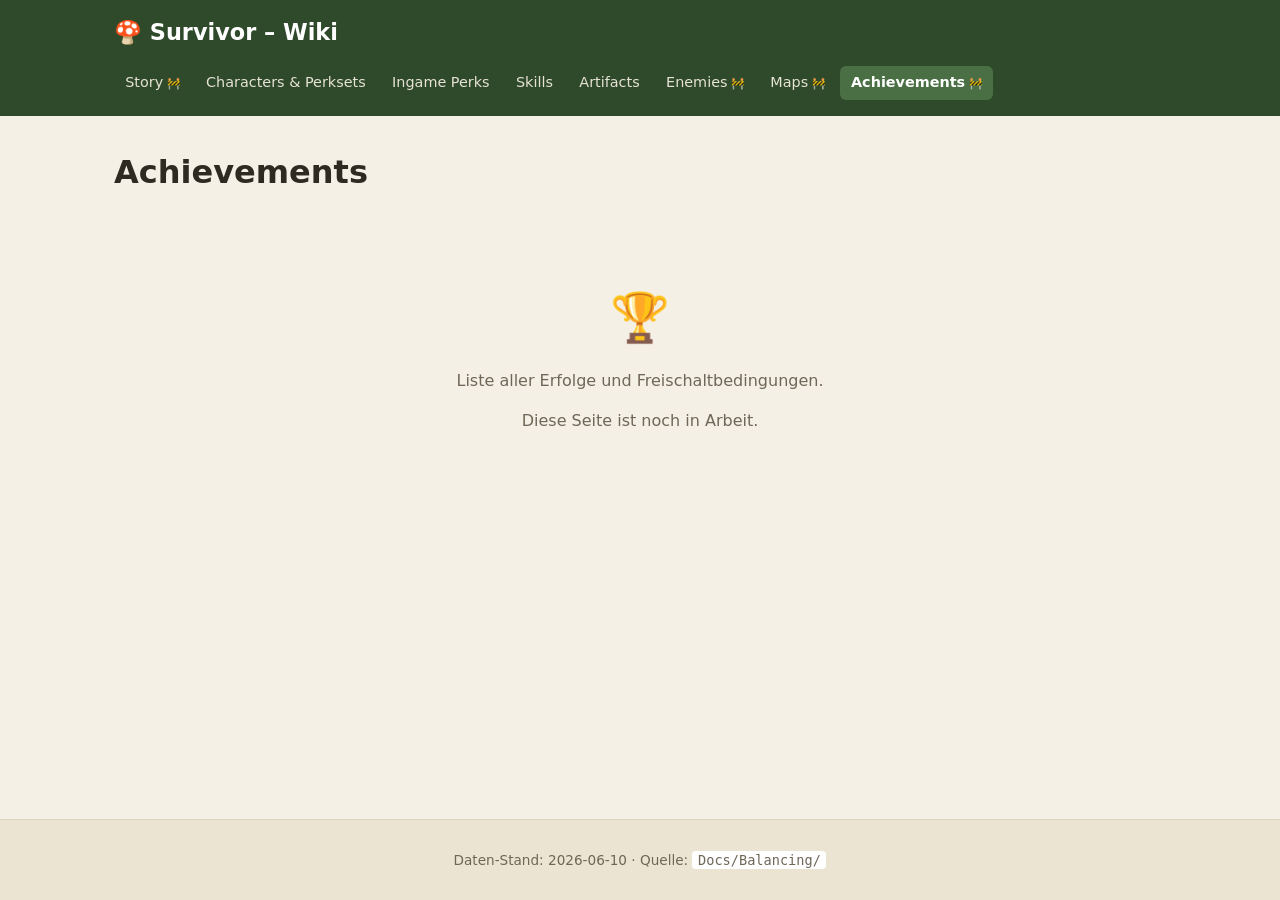
==== achievements.html @ 096a9f9f "Added first test wiki project" ====
<!DOCTYPE html>
<html lang="de">
<head>
  <meta charset="UTF-8" />
  <meta name="viewport" content="width=device-width, initial-scale=1.0" />
  <title>Achievements – Survivor Wiki</title>
  <link rel="stylesheet" href="css/style.css" />
</head>
<body data-page="achievements">
  <header class="site-header">
    <div class="header-inner">
      <a href="index.html" class="site-title">🍄 Survivor – Wiki</a>
      <nav class="main-nav">
        <a href="story.html" data-page="story" class="wip">Story</a>
        <a href="characters.html" data-page="characters">Characters &amp; Perksets</a>
        <a href="perks.html" data-page="perks">Ingame Perks</a>
        <a href="skills.html" data-page="skills">Skills</a>
        <a href="artifacts.html" data-page="artifacts">Artifacts</a>
        <a href="enemies.html" data-page="enemies" class="wip">Enemies</a>
        <a href="maps.html" data-page="maps" class="wip">Maps</a>
        <a href="achievements.html" data-page="achievements" class="wip">Achievements</a>
      </nav>
    </div>
  </header>

  <main>
    <h1>Achievements</h1>
    <div class="placeholder">
      <span class="icon">🏆</span>
      <p>Liste aller Erfolge und Freischaltbedingungen.</p>
      <p>Diese Seite ist noch in Arbeit.</p>
    </div>
  </main>

  <footer class="site-footer">
    <p>Daten-Stand: 2026-06-10 · Quelle: <code>Docs/Balancing/</code></p>
  </footer>

  <script src="js/main.js"></script>
</body>
</html>
---- css/style.css ----
:root {
  --color-bg: #f5f0e6;
  --color-bg-alt: #ece4d3;
  --color-surface: #ffffff;
  --color-text: #2e2a22;
  --color-text-muted: #6f6657;
  --color-primary: #4a6f44;
  --color-primary-dark: #2f4a2b;
  --color-accent: #8b5e34;
  --color-border: #ddd2bb;

  --rarity-common: #8a8a8a;
  --rarity-rare: #3b7fc4;
  --rarity-epic: #9b51c9;
  --rarity-legendary: #d9a13b;
}

* {
  box-sizing: border-box;
}

html,
body {
  height: 100%;
}

body {
  margin: 0;
  display: flex;
  flex-direction: column;
  min-height: 100vh;
  font-family: "Segoe UI", system-ui, -apple-system, Roboto, Helvetica, Arial, sans-serif;
  background: var(--color-bg);
  color: var(--color-text);
  line-height: 1.5;
}

/* ---------- Header / Navigation ---------- */

.site-header {
  background: var(--color-primary-dark);
  color: #f5f0e6;
}

.header-inner {
  max-width: 1100px;
  margin: 0 auto;
  padding: 1rem 1.5rem;
  display: flex;
  flex-wrap: wrap;
  align-items: center;
  justify-content: space-between;
  gap: 1rem;
}

.site-title {
  color: #fff;
  text-decoration: none;
  font-size: 1.4rem;
  font-weight: 700;
  display: flex;
  align-items: center;
  gap: 0.4rem;
}

.main-nav {
  display: flex;
  flex-wrap: wrap;
  gap: 0.25rem;
}

.main-nav a {
  color: #e6e2d6;
  text-decoration: none;
  padding: 0.4rem 0.7rem;
  border-radius: 6px;
  font-size: 0.9rem;
  white-space: nowrap;
}

.main-nav a:hover {
  background: rgba(255, 255, 255, 0.1);
  color: #fff;
}

.main-nav a.active {
  background: var(--color-primary);
  color: #fff;
  font-weight: 600;
}

.main-nav a.wip::after {
  content: " 🚧";
  font-size: 0.75em;
}

/* ---------- Layout ---------- */

main {
  flex: 1;
  width: 100%;
  max-width: 1100px;
  margin: 0 auto;
  padding: 2rem 1.5rem 3rem;
}

main > h1:first-child {
  margin-top: 0;
}

.intro {
  color: var(--color-text-muted);
  max-width: 70ch;
}

.section {
  margin: 2.5rem 0;
}

.section h2 {
  border-bottom: 2px solid var(--color-border);
  padding-bottom: 0.3rem;
}

.site-footer {
  background: var(--color-bg-alt);
  color: var(--color-text-muted);
  text-align: center;
  padding: 1rem;
  font-size: 0.85rem;
  border-top: 1px solid var(--color-border);
}

.site-footer code {
  background: var(--color-surface);
  padding: 0.05rem 0.35rem;
  border-radius: 4px;
}

/* ---------- Category grid (Startseite) ---------- */

.category-grid {
  display: grid;
  grid-template-columns: repeat(auto-fill, minmax(230px, 1fr));
  gap: 1.25rem;
}

.category-card {
  display: flex;
  flex-direction: column;
  gap: 0.5rem;
  background: var(--color-surface);
  border: 1px solid var(--color-border);
  border-radius: 10px;
  padding: 1.25rem;
  text-decoration: none;
  color: inherit;
  box-shadow: 0 1px 3px rgba(0, 0, 0, 0.06);
  transition: transform 0.12s ease, box-shadow 0.12s ease;
}

.category-card:hover {
  transform: translateY(-3px);
  box-shadow: 0 4px 10px rgba(0, 0, 0, 0.1);
}

.category-card .icon {
  font-size: 2rem;
}

.category-card h2 {
  margin: 0;
  font-size: 1.15rem;
  color: var(--color-primary-dark);
}

.category-card p {
  margin: 0;
  color: var(--color-text-muted);
  font-size: 0.92rem;
}

.category-card.wip {
  border-style: dashed;
  opacity: 0.7;
}

.category-card .status {
  align-self: flex-start;
  font-size: 0.75rem;
  text-transform: uppercase;
  letter-spacing: 0.04em;
  font-weight: 600;
  color: var(--color-accent);
}

/* ---------- Tables ---------- */

.table-wrap {
  overflow-x: auto;
  border-radius: 8px;
  border: 1px solid var(--color-border);
}

.data-table {
  width: 100%;
  border-collapse: collapse;
  background: var(--color-surface);
  font-size: 0.92rem;
}

.data-table caption {
  text-align: left;
  font-weight: 600;
  padding: 0.5rem 0.75rem;
  background: var(--color-bg-alt);
  color: var(--color-primary-dark);
}

.data-table th,
.data-table td {
  padding: 0.5rem 0.75rem;
  border-bottom: 1px solid var(--color-border);
  text-align: left;
  vertical-align: top;
}

.data-table thead th {
  background: var(--color-primary);
  color: #fff;
  position: sticky;
  top: 0;
}

.data-table tbody tr:nth-child(even) {
  background: var(--color-bg-alt);
}

.data-table tbody tr:hover {
  background: #efe6d2;
}

.tech-name {
  font-size: 0.78rem;
  color: var(--color-text-muted);
  font-family: Consolas, "Courier New", monospace;
}

.perk-list {
  margin: 0;
  padding-left: 1.1rem;
}

.perk-list li {
  margin-bottom: 0.3rem;
}

.perk-list li:last-child {
  margin-bottom: 0;
}

/* ---------- Search / filter ---------- */

.table-search {
  display: block;
  width: 100%;
  max-width: 320px;
  padding: 0.45rem 0.7rem;
  margin-bottom: 0.75rem;
  border: 1px solid var(--color-border);
  border-radius: 6px;
  font-size: 0.95rem;
  background: var(--color-surface);
  color: var(--color-text);
}

.table-search:focus {
  outline: 2px solid var(--color-primary);
  outline-offset: 1px;
}

/* ---------- Badges ---------- */

.badge {
  display: inline-block;
  padding: 0.1rem 0.6rem;
  border-radius: 999px;
  font-size: 0.72rem;
  font-weight: 700;
  text-transform: uppercase;
  letter-spacing: 0.03em;
  color: #fff;
}

.badge-common {
  background: var(--rarity-common);
}

.badge-rare {
  background: var(--rarity-rare);
}

.badge-epic {
  background: var(--rarity-epic);
}

.badge-legendary {
  background: var(--rarity-legendary);
}

.badge-unique {
  background: var(--color-accent);
}

/* ---------- Callouts ---------- */

.callout {
  background: var(--color-surface);
  border-left: 4px solid var(--color-primary);
  border-radius: 0 6px 6px 0;
  padding: 0.6rem 0.9rem;
  margin: 0.6rem 0;
  font-size: 0.9rem;
}

.callout-warning {
  border-left-color: var(--rarity-legendary);
  background: #fdf6e8;
}

.callout strong {
  color: var(--color-primary-dark);
}

.callout-warning strong {
  color: #8a6212;
}

.artifact-grid {
  display: grid;
  grid-template-columns: repeat(auto-fill, minmax(320px, 1fr));
  gap: 1.25rem;
  align-items: start;
}

/* ---------- Character / Artifact cards ---------- */

.char-block,
.skill-block,
.artifact-card {
  background: var(--color-surface);
  border: 1px solid var(--color-border);
  border-radius: 10px;
  padding: 1.25rem;
  margin-bottom: 1.5rem;
}

.char-block h2,
.skill-block h2 {
  margin-top: 0;
  display: flex;
  align-items: center;
  gap: 0.6rem;
}

.artifact-card h3 {
  margin: 0 0 0.4rem;
  display: flex;
  align-items: center;
  gap: 0.5rem;
  flex-wrap: wrap;
}

.artifact-card ul {
  margin: 0.4rem 0;
  padding-left: 1.3rem;
}

/* ---------- Placeholder pages ---------- */

.placeholder {
  text-align: center;
  padding: 4rem 1rem;
  color: var(--color-text-muted);
}

.placeholder .icon {
  font-size: 3rem;
  display: block;
  margin-bottom: 1rem;
}

/* ---------- Game-Element-Icons ---------- */

.icon-img {
  display: inline-block;
  vertical-align: middle;
  object-fit: contain;
  flex-shrink: 0;
  background: var(--color-bg-alt);
  border-radius: 6px;
}

.icon-sm {
  width: 32px;
  height: 32px;
}

.icon-md {
  width: 64px;
  height: 64px;
}

.icon-portrait {
  width: 128px;
  height: 128px;
  object-fit: cover;
}

.icon-unique {
  box-shadow: 0 0 0 2px var(--rarity-legendary);
}

.perk-list .icon-img {
  margin-right: 0.4rem;
}
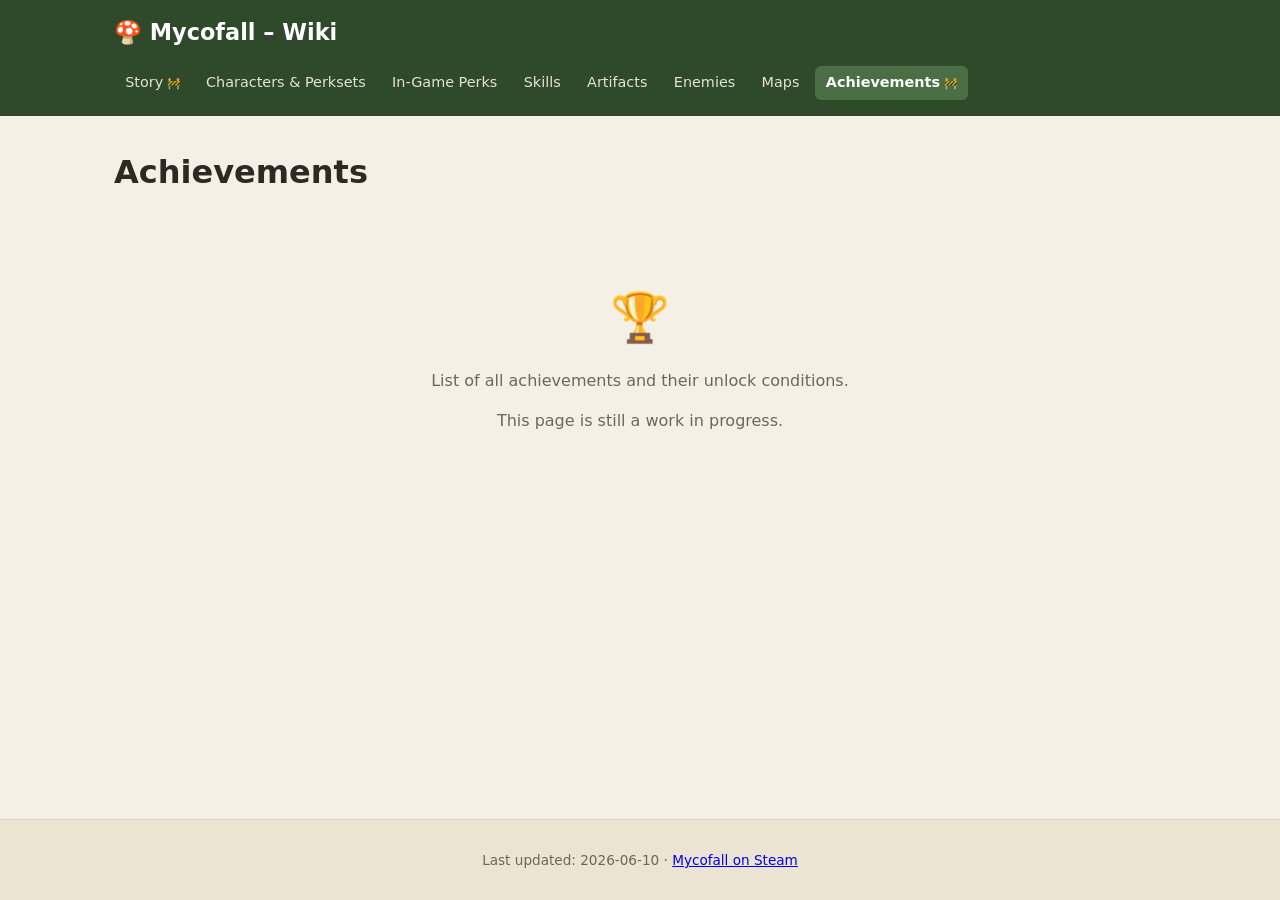
==== commit a3e95784: "Updated docs Translated to english Added enemies Added maps" ====
--- a/achievements.html
+++ b/achievements.html
@@ -1,41 +1,24 @@
 <!DOCTYPE html>
-<html lang="de">
+<html lang="en">
 <head>
   <meta charset="UTF-8" />
   <meta name="viewport" content="width=device-width, initial-scale=1.0" />
-  <title>Achievements – Survivor Wiki</title>
+  <title>Achievements – Mycofall Wiki</title>
   <link rel="stylesheet" href="css/style.css" />
+  <script src="js/main.js"></script>
 </head>
 <body data-page="achievements">
-  <header class="site-header">
-    <div class="header-inner">
-      <a href="index.html" class="site-title">🍄 Survivor – Wiki</a>
-      <nav class="main-nav">
-        <a href="story.html" data-page="story" class="wip">Story</a>
-        <a href="characters.html" data-page="characters">Characters &amp; Perksets</a>
-        <a href="perks.html" data-page="perks">Ingame Perks</a>
-        <a href="skills.html" data-page="skills">Skills</a>
-        <a href="artifacts.html" data-page="artifacts">Artifacts</a>
-        <a href="enemies.html" data-page="enemies" class="wip">Enemies</a>
-        <a href="maps.html" data-page="maps" class="wip">Maps</a>
-        <a href="achievements.html" data-page="achievements" class="wip">Achievements</a>
-      </nav>
-    </div>
-  </header>
+  <site-header class="site-header"></site-header>
 
   <main>
     <h1>Achievements</h1>
     <div class="placeholder">
       <span class="icon">🏆</span>
-      <p>Liste aller Erfolge und Freischaltbedingungen.</p>
-      <p>Diese Seite ist noch in Arbeit.</p>
+      <p>List of all achievements and their unlock conditions.</p>
+      <p>This page is still a work in progress.</p>
     </div>
   </main>
 
-  <footer class="site-footer">
-    <p>Daten-Stand: 2026-06-10 · Quelle: <code>Docs/Balancing/</code></p>
-  </footer>
-
-  <script src="js/main.js"></script>
+  <site-footer class="site-footer"></site-footer>
 </body>
 </html>
--- a/css/style.css
+++ b/css/style.css
@@ -38,6 +38,7 @@
 /* ---------- Header / Navigation ---------- */
 
 .site-header {
+  display: block;
   background: var(--color-primary-dark);
   color: #f5f0e6;
 }
@@ -123,6 +124,7 @@
 }
 
 .site-footer {
+  display: block;
   background: var(--color-bg-alt);
   color: var(--color-text-muted);
   text-align: center;
@@ -238,12 +240,6 @@
 
 .data-table tbody tr:hover {
   background: #efe6d2;
-}
-
-.tech-name {
-  font-size: 0.78rem;
-  color: var(--color-text-muted);
-  font-family: Consolas, "Courier New", monospace;
 }
 
 .perk-list {
@@ -363,6 +359,12 @@
   gap: 0.6rem;
 }
 
+.char-tagline {
+  margin: -0.3rem 0 1rem;
+  color: var(--color-text-muted);
+  font-style: italic;
+}
+
 .artifact-card h3 {
   margin: 0 0 0.4rem;
   display: flex;
@@ -374,6 +376,35 @@
 .artifact-card ul {
   margin: 0.4rem 0;
   padding-left: 1.3rem;
+}
+
+/* ---------- Maps ---------- */
+
+.map-block {
+  background: var(--color-surface);
+  border: 1px solid var(--color-border);
+  border-radius: 10px;
+  margin-bottom: 1.5rem;
+  overflow: hidden;
+}
+
+.map-overview {
+  display: block;
+  width: 50%;
+  aspect-ratio: 1 / 1;
+  object-fit: cover;
+  background: var(--color-bg-alt);
+}
+
+.map-body {
+  padding: 1.25rem;
+}
+
+.map-block h2 {
+  margin-top: 0;
+  display: flex;
+  align-items: center;
+  gap: 0.6rem;
 }
 
 /* ---------- Placeholder pages ---------- */
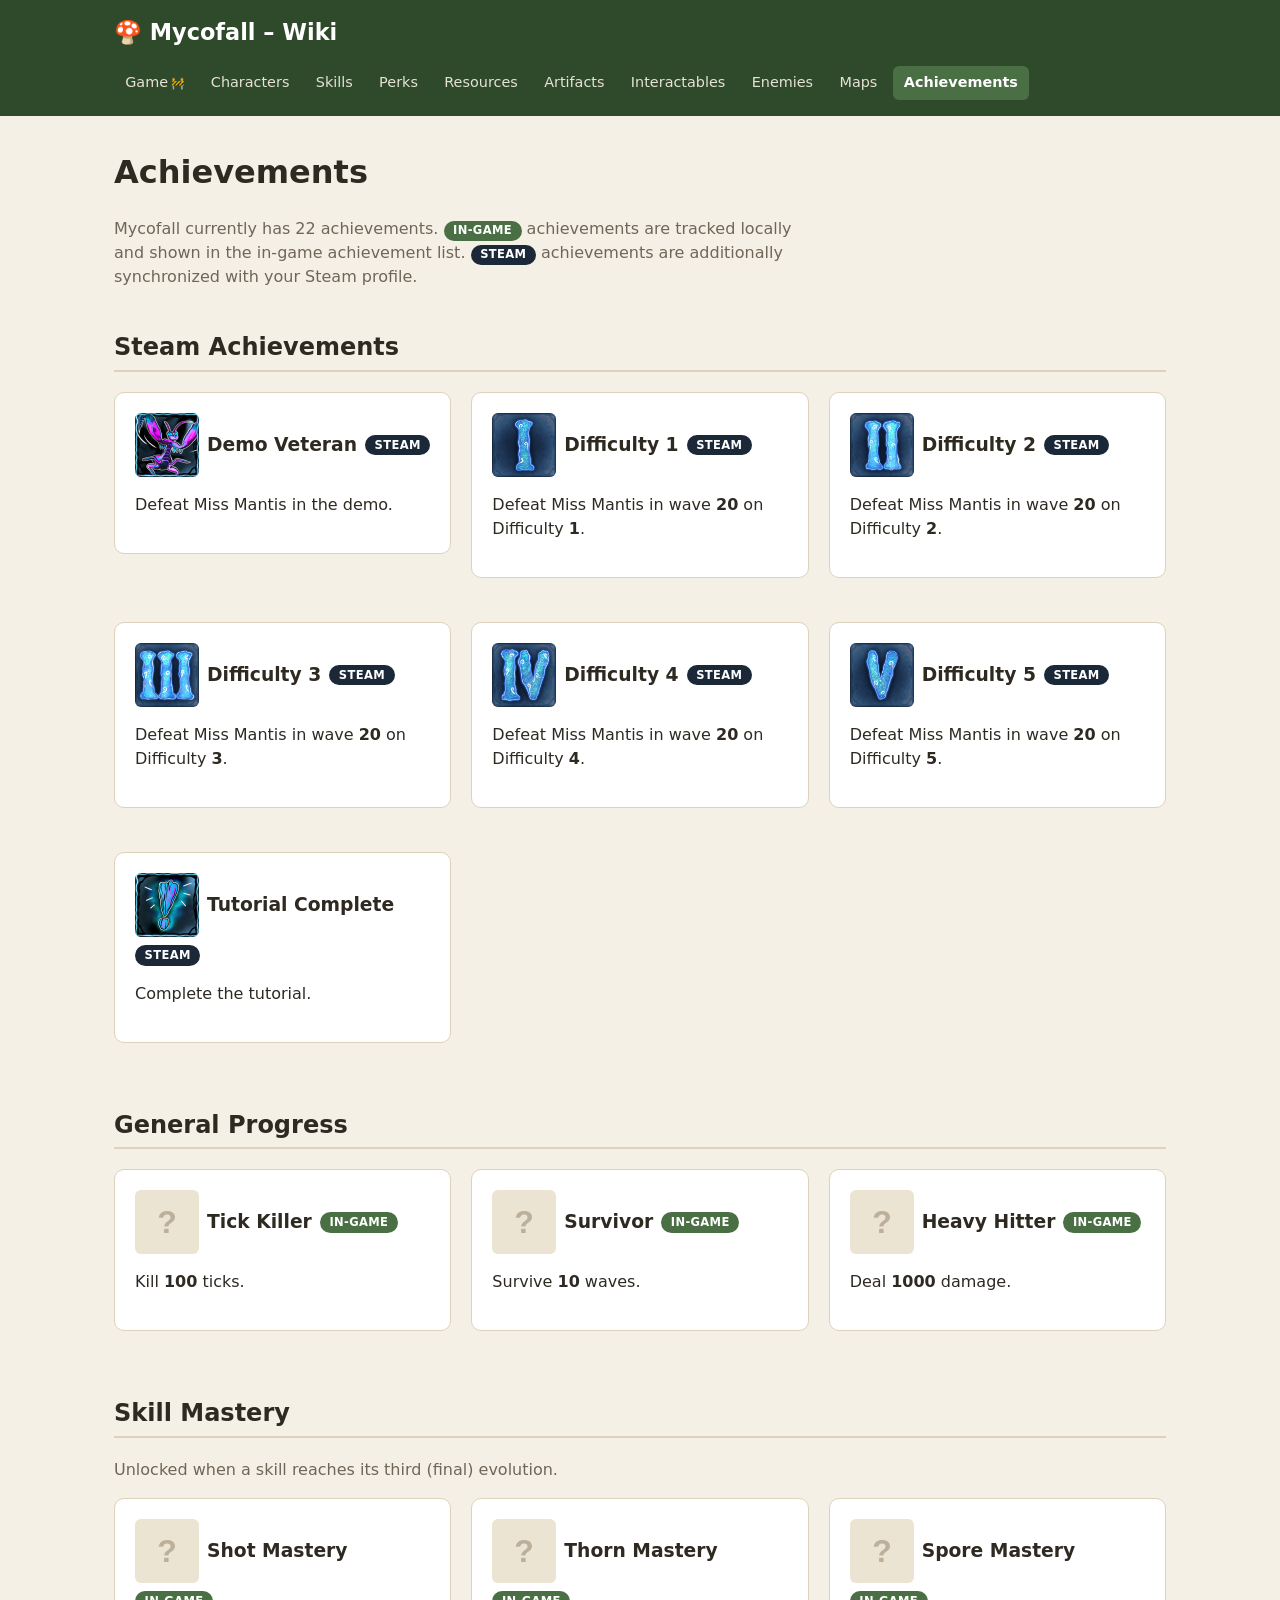
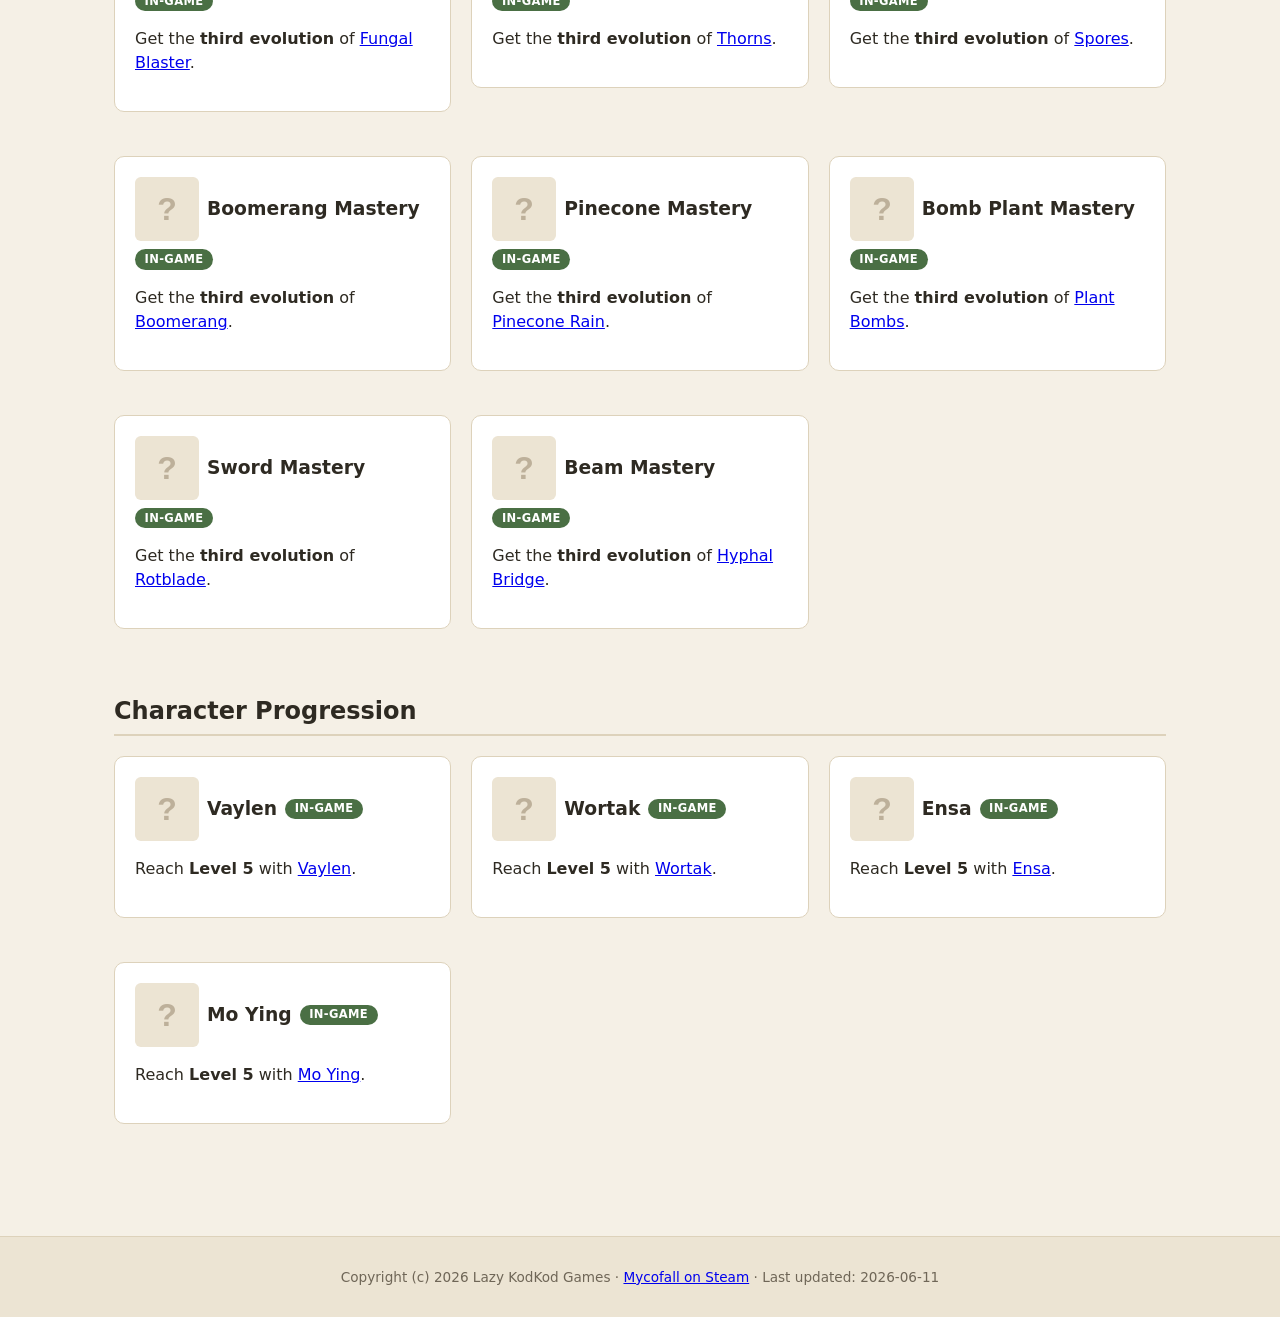
==== commit f004e60e: "Added achievements" ====
--- a/achievements.html
+++ b/achievements.html
@@ -12,10 +12,144 @@
 
   <main>
     <h1>Achievements</h1>
-    <div class="placeholder">
-      <span class="icon">🏆</span>
-      <p>List of all achievements and their unlock conditions.</p>
-      <p>This page is still a work in progress.</p>
+    <p class="intro">
+      Mycofall currently has 22 achievements.
+      <span class="badge badge-ingame">In-Game</span> achievements are
+      tracked locally and shown in the in-game achievement list.
+      <span class="badge badge-steam">Steam</span> achievements are
+      additionally synchronized with your Steam profile.
+    </p>
+
+    <div class="section">
+      <h2>Steam Achievements</h2>
+      <div class="artifact-grid">
+        <div class="artifact-card">
+          <h3><img class="icon-img icon-md" src="icons/achievements/veteran.png" alt="" loading="lazy" onerror="this.onerror=null;this.src='icons/placeholder.svg'">Demo Veteran <span class="badge badge-steam">Steam</span></h3>
+          <p>Defeat Miss Mantis in the demo.</p>
+        </div>
+
+        <div class="artifact-card">
+          <h3><img class="icon-img icon-md" src="icons/achievements/difficulty-1.png" alt="" loading="lazy" onerror="this.onerror=null;this.src='icons/placeholder.svg'">Difficulty 1 <span class="badge badge-steam">Steam</span></h3>
+          <p>Defeat Miss Mantis in wave <strong>20</strong> on Difficulty <strong>1</strong>.</p>
+        </div>
+
+        <div class="artifact-card">
+          <h3><img class="icon-img icon-md" src="icons/achievements/difficulty-2.png" alt="" loading="lazy" onerror="this.onerror=null;this.src='icons/placeholder.svg'">Difficulty 2 <span class="badge badge-steam">Steam</span></h3>
+          <p>Defeat Miss Mantis in wave <strong>20</strong> on Difficulty <strong>2</strong>.</p>
+        </div>
+
+        <div class="artifact-card">
+          <h3><img class="icon-img icon-md" src="icons/achievements/difficulty-3.png" alt="" loading="lazy" onerror="this.onerror=null;this.src='icons/placeholder.svg'">Difficulty 3 <span class="badge badge-steam">Steam</span></h3>
+          <p>Defeat Miss Mantis in wave <strong>20</strong> on Difficulty <strong>3</strong>.</p>
+        </div>
+
+        <div class="artifact-card">
+          <h3><img class="icon-img icon-md" src="icons/achievements/difficulty-4.png" alt="" loading="lazy" onerror="this.onerror=null;this.src='icons/placeholder.svg'">Difficulty 4 <span class="badge badge-steam">Steam</span></h3>
+          <p>Defeat Miss Mantis in wave <strong>20</strong> on Difficulty <strong>4</strong>.</p>
+        </div>
+
+        <div class="artifact-card">
+          <h3><img class="icon-img icon-md" src="icons/achievements/difficulty-5.png" alt="" loading="lazy" onerror="this.onerror=null;this.src='icons/placeholder.svg'">Difficulty 5 <span class="badge badge-steam">Steam</span></h3>
+          <p>Defeat Miss Mantis in wave <strong>20</strong> on Difficulty <strong>5</strong>.</p>
+        </div>
+
+        <div class="artifact-card">
+          <h3><img class="icon-img icon-md" src="icons/achievements/tutorial-complete.png" alt="" loading="lazy" onerror="this.onerror=null;this.src='icons/placeholder.svg'">Tutorial Complete <span class="badge badge-steam">Steam</span></h3>
+          <p>Complete the tutorial.</p>
+        </div>
+      </div>
+    </div>
+
+    <div class="section">
+      <h2>General Progress</h2>
+      <div class="artifact-grid">
+        <div class="artifact-card">
+          <h3><img class="icon-img icon-md" src="icons/achievements/tick-killer.png" alt="" loading="lazy" onerror="this.onerror=null;this.src='icons/placeholder.svg'">Tick Killer <span class="badge badge-ingame">In-Game</span></h3>
+          <p>Kill <strong>100</strong> ticks.</p>
+        </div>
+
+        <div class="artifact-card">
+          <h3><img class="icon-img icon-md" src="icons/achievements/survivor.png" alt="" loading="lazy" onerror="this.onerror=null;this.src='icons/placeholder.svg'">Survivor <span class="badge badge-ingame">In-Game</span></h3>
+          <p>Survive <strong>10</strong> waves.</p>
+        </div>
+
+        <div class="artifact-card">
+          <h3><img class="icon-img icon-md" src="icons/achievements/heavy-hitter.png" alt="" loading="lazy" onerror="this.onerror=null;this.src='icons/placeholder.svg'">Heavy Hitter <span class="badge badge-ingame">In-Game</span></h3>
+          <p>Deal <strong>1000</strong> damage.</p>
+        </div>
+      </div>
+    </div>
+
+    <div class="section">
+      <h2>Skill Mastery</h2>
+      <p class="intro">Unlocked when a skill reaches its third (final) evolution.</p>
+      <div class="artifact-grid">
+        <div class="artifact-card">
+          <h3><img class="icon-img icon-md" src="icons/achievements/shot-mastery.png" alt="" loading="lazy" onerror="this.onerror=null;this.src='icons/placeholder.svg'">Shot Mastery <span class="badge badge-ingame">In-Game</span></h3>
+          <p>Get the <strong>third evolution</strong> of <a href="skills.html">Fungal Blaster</a>.</p>
+        </div>
+
+        <div class="artifact-card">
+          <h3><img class="icon-img icon-md" src="icons/achievements/thorn-mastery.png" alt="" loading="lazy" onerror="this.onerror=null;this.src='icons/placeholder.svg'">Thorn Mastery <span class="badge badge-ingame">In-Game</span></h3>
+          <p>Get the <strong>third evolution</strong> of <a href="skills.html">Thorns</a>.</p>
+        </div>
+
+        <div class="artifact-card">
+          <h3><img class="icon-img icon-md" src="icons/achievements/spore-mastery.png" alt="" loading="lazy" onerror="this.onerror=null;this.src='icons/placeholder.svg'">Spore Mastery <span class="badge badge-ingame">In-Game</span></h3>
+          <p>Get the <strong>third evolution</strong> of <a href="skills.html">Spores</a>.</p>
+        </div>
+
+        <div class="artifact-card">
+          <h3><img class="icon-img icon-md" src="icons/achievements/boomerang-mastery.png" alt="" loading="lazy" onerror="this.onerror=null;this.src='icons/placeholder.svg'">Boomerang Mastery <span class="badge badge-ingame">In-Game</span></h3>
+          <p>Get the <strong>third evolution</strong> of <a href="skills.html">Boomerang</a>.</p>
+        </div>
+
+        <div class="artifact-card">
+          <h3><img class="icon-img icon-md" src="icons/achievements/pinecone-mastery.png" alt="" loading="lazy" onerror="this.onerror=null;this.src='icons/placeholder.svg'">Pinecone Mastery <span class="badge badge-ingame">In-Game</span></h3>
+          <p>Get the <strong>third evolution</strong> of <a href="skills.html">Pinecone Rain</a>.</p>
+        </div>
+
+        <div class="artifact-card">
+          <h3><img class="icon-img icon-md" src="icons/achievements/bomb-plant-mastery.png" alt="" loading="lazy" onerror="this.onerror=null;this.src='icons/placeholder.svg'">Bomb Plant Mastery <span class="badge badge-ingame">In-Game</span></h3>
+          <p>Get the <strong>third evolution</strong> of <a href="skills.html">Plant Bombs</a>.</p>
+        </div>
+
+        <div class="artifact-card">
+          <h3><img class="icon-img icon-md" src="icons/achievements/sword-mastery.png" alt="" loading="lazy" onerror="this.onerror=null;this.src='icons/placeholder.svg'">Sword Mastery <span class="badge badge-ingame">In-Game</span></h3>
+          <p>Get the <strong>third evolution</strong> of <a href="skills.html">Rotblade</a>.</p>
+        </div>
+
+        <div class="artifact-card">
+          <h3><img class="icon-img icon-md" src="icons/achievements/beam-mastery.png" alt="" loading="lazy" onerror="this.onerror=null;this.src='icons/placeholder.svg'">Beam Mastery <span class="badge badge-ingame">In-Game</span></h3>
+          <p>Get the <strong>third evolution</strong> of <a href="skills.html">Hyphal Bridge</a>.</p>
+        </div>
+      </div>
+    </div>
+
+    <div class="section">
+      <h2>Character Progression</h2>
+      <!-- CHARACTER_LEVEL_HEALER intentionally omitted: "Healer" character not yet released -->
+      <div class="artifact-grid">
+        <div class="artifact-card">
+          <h3><img class="icon-img icon-md" src="icons/achievements/vaylen.png" alt="" loading="lazy" onerror="this.onerror=null;this.src='icons/placeholder.svg'">Vaylen <span class="badge badge-ingame">In-Game</span></h3>
+          <p>Reach <strong>Level 5</strong> with <a href="characters.html">Vaylen</a>.</p>
+        </div>
+
+        <div class="artifact-card">
+          <h3><img class="icon-img icon-md" src="icons/achievements/wortak.png" alt="" loading="lazy" onerror="this.onerror=null;this.src='icons/placeholder.svg'">Wortak <span class="badge badge-ingame">In-Game</span></h3>
+          <p>Reach <strong>Level 5</strong> with <a href="characters.html">Wortak</a>.</p>
+        </div>
+
+        <div class="artifact-card">
+          <h3><img class="icon-img icon-md" src="icons/achievements/ensa.png" alt="" loading="lazy" onerror="this.onerror=null;this.src='icons/placeholder.svg'">Ensa <span class="badge badge-ingame">In-Game</span></h3>
+          <p>Reach <strong>Level 5</strong> with <a href="characters.html">Ensa</a>.</p>
+        </div>
+
+        <div class="artifact-card">
+          <h3><img class="icon-img icon-md" src="icons/achievements/mo-ying.png" alt="" loading="lazy" onerror="this.onerror=null;this.src='icons/placeholder.svg'">Mo Ying <span class="badge badge-ingame">In-Game</span></h3>
+          <p>Reach <strong>Level 5</strong> with <a href="characters.html">Mo Ying</a>.</p>
+        </div>
+      </div>
     </div>
   </main>
 
--- a/css/style.css
+++ b/css/style.css
@@ -308,6 +308,14 @@
   background: var(--color-accent);
 }
 
+.badge-steam {
+  background: #1b2838;
+}
+
+.badge-ingame {
+  background: var(--color-primary);
+}
+
 /* ---------- Callouts ---------- */
 
 .callout {
@@ -421,6 +429,18 @@
   margin-bottom: 1rem;
 }
 
+/* ---------- Title banner ---------- */
+
+.title-banner {
+  display: block;
+  width: 100%;
+  max-height: 320px;
+  object-fit: cover;
+  border-radius: 10px;
+  margin-bottom: 1.5rem;
+  background: var(--color-bg-alt);
+}
+
 /* ---------- Game-Element-Icons ---------- */
 
 .icon-img {
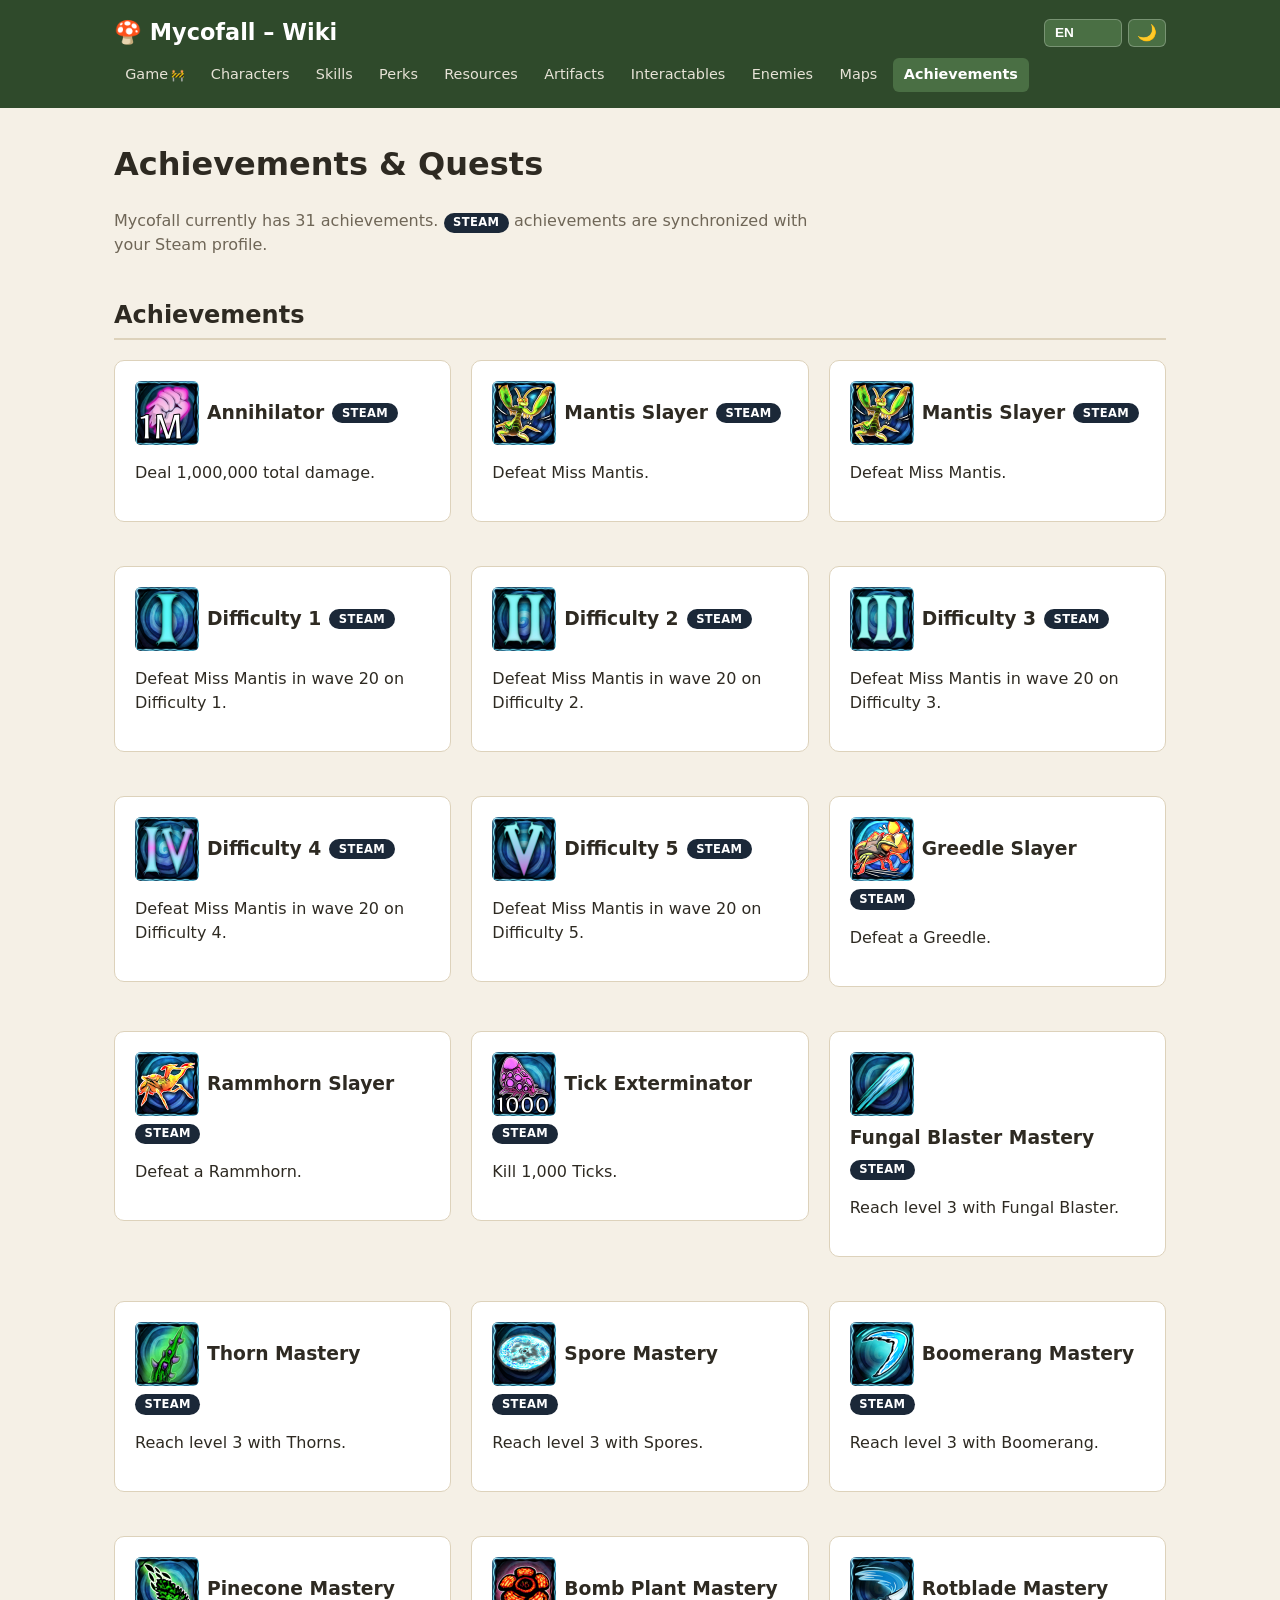
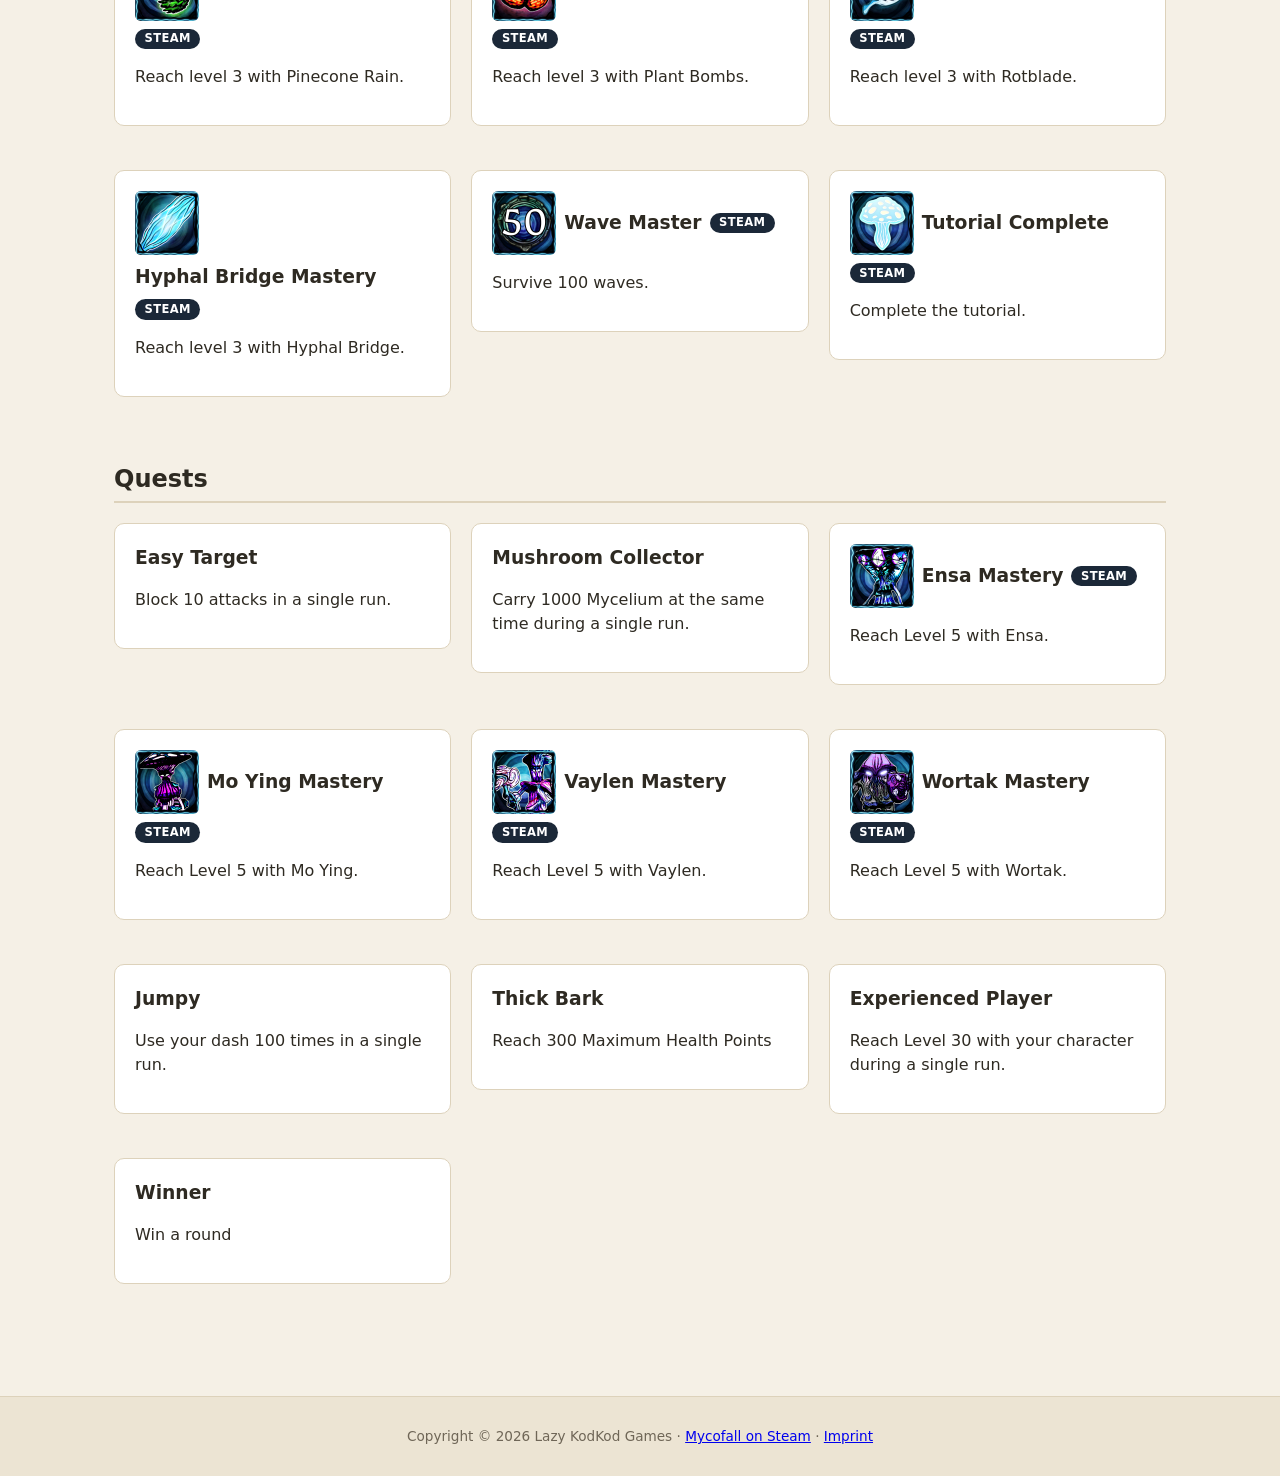
==== commit aa12f22c: "Overhaul" ====
--- a/achievements.html
+++ b/achievements.html
@@ -1,158 +1,156 @@
-<!DOCTYPE html>
+﻿<!DOCTYPE html>
 <html lang="en">
 <head>
   <meta charset="UTF-8" />
   <meta name="viewport" content="width=device-width, initial-scale=1.0" />
   <title>Achievements – Mycofall Wiki</title>
   <link rel="stylesheet" href="css/style.css" />
-  <script src="js/main.js"></script>
+  <script src="js/wiki-i18n.js"></script>
+  <script src="js/main.js" defer></script>
 </head>
 <body data-page="achievements">
   <site-header class="site-header"></site-header>
-
   <main>
-    <h1>Achievements</h1>
+    <h1>Achievements &amp; Quests</h1>
     <p class="intro">
-      Mycofall currently has 22 achievements.
-      <span class="badge badge-ingame">In-Game</span> achievements are
-      tracked locally and shown in the in-game achievement list.
-      <span class="badge badge-steam">Steam</span> achievements are
-      additionally synchronized with your Steam profile.
+      Mycofall currently has 31 achievements.
+      <span class="badge badge-steam">Steam</span> achievements are synchronized with your Steam profile.
     </p>
-
     <div class="section">
-      <h2>Steam Achievements</h2>
+      <h2>Achievements</h2>
       <div class="artifact-grid">
         <div class="artifact-card">
-          <h3><img class="icon-img icon-md" src="icons/achievements/veteran.png" alt="" loading="lazy" onerror="this.onerror=null;this.src='icons/placeholder.svg'">Demo Veteran <span class="badge badge-steam">Steam</span></h3>
-          <p>Defeat Miss Mantis in the demo.</p>
+          <h3><img class="icon-img icon-md" src="icons/achievements/damage-overall.png" alt="" loading="lazy" onerror="this.onerror=null;this.src='icons/placeholder.svg'"><span data-i18n="Achievements:DAMAGE_OVERALL.title">Annihilator</span> <span class="badge badge-steam">Steam</span></h3>
+          <p><span data-i18n="Achievements:DAMAGE_OVERALL.desc">Deal 1,000,000 total damage.</span></p>
         </div>
-
         <div class="artifact-card">
-          <h3><img class="icon-img icon-md" src="icons/achievements/difficulty-1.png" alt="" loading="lazy" onerror="this.onerror=null;this.src='icons/placeholder.svg'">Difficulty 1 <span class="badge badge-steam">Steam</span></h3>
-          <p>Defeat Miss Mantis in wave <strong>20</strong> on Difficulty <strong>1</strong>.</p>
+          <h3><img class="icon-img icon-md" src="icons/achievements/demo-veteran.png" alt="" loading="lazy" onerror="this.onerror=null;this.src='icons/placeholder.svg'"><span data-i18n="Achievements:DEMO_VETERAN.title">Mantis Slayer</span> <span class="badge badge-steam">Steam</span></h3>
+          <p><span data-i18n="Achievements:DEMO_VETERAN.desc">Defeat Miss Mantis.</span></p>
         </div>
-
         <div class="artifact-card">
-          <h3><img class="icon-img icon-md" src="icons/achievements/difficulty-2.png" alt="" loading="lazy" onerror="this.onerror=null;this.src='icons/placeholder.svg'">Difficulty 2 <span class="badge badge-steam">Steam</span></h3>
-          <p>Defeat Miss Mantis in wave <strong>20</strong> on Difficulty <strong>2</strong>.</p>
+          <h3><img class="icon-img icon-md" src="icons/achievements/demo-veteran.png" alt="" loading="lazy" onerror="this.onerror=null;this.src='icons/placeholder.svg'"><span data-i18n="Achievements:DEMO_VETERAN.title">Mantis Slayer</span> <span class="badge badge-steam">Steam</span></h3>
+          <p><span data-i18n="Achievements:DEMO_VETERAN.desc">Defeat Miss Mantis.</span></p>
         </div>
-
         <div class="artifact-card">
-          <h3><img class="icon-img icon-md" src="icons/achievements/difficulty-3.png" alt="" loading="lazy" onerror="this.onerror=null;this.src='icons/placeholder.svg'">Difficulty 3 <span class="badge badge-steam">Steam</span></h3>
-          <p>Defeat Miss Mantis in wave <strong>20</strong> on Difficulty <strong>3</strong>.</p>
+          <h3><img class="icon-img icon-md" src="icons/achievements/difficulty-1.png" alt="" loading="lazy" onerror="this.onerror=null;this.src='icons/placeholder.svg'"><span data-i18n="Achievements:DIFFICULTY_1.title">Difficulty 1</span> <span class="badge badge-steam">Steam</span></h3>
+          <p><span data-i18n="Achievements:DIFFICULTY_1.desc">Defeat Miss Mantis in wave 20 on Difficulty 1.</span></p>
         </div>
-
         <div class="artifact-card">
-          <h3><img class="icon-img icon-md" src="icons/achievements/difficulty-4.png" alt="" loading="lazy" onerror="this.onerror=null;this.src='icons/placeholder.svg'">Difficulty 4 <span class="badge badge-steam">Steam</span></h3>
-          <p>Defeat Miss Mantis in wave <strong>20</strong> on Difficulty <strong>4</strong>.</p>
+          <h3><img class="icon-img icon-md" src="icons/achievements/difficulty-2.png" alt="" loading="lazy" onerror="this.onerror=null;this.src='icons/placeholder.svg'"><span data-i18n="Achievements:DIFFICULTY_2.title">Difficulty 2</span> <span class="badge badge-steam">Steam</span></h3>
+          <p><span data-i18n="Achievements:DIFFICULTY_2.desc">Defeat Miss Mantis in wave 20 on Difficulty 2.</span></p>
         </div>
-
         <div class="artifact-card">
-          <h3><img class="icon-img icon-md" src="icons/achievements/difficulty-5.png" alt="" loading="lazy" onerror="this.onerror=null;this.src='icons/placeholder.svg'">Difficulty 5 <span class="badge badge-steam">Steam</span></h3>
-          <p>Defeat Miss Mantis in wave <strong>20</strong> on Difficulty <strong>5</strong>.</p>
+          <h3><img class="icon-img icon-md" src="icons/achievements/difficulty-3.png" alt="" loading="lazy" onerror="this.onerror=null;this.src='icons/placeholder.svg'"><span data-i18n="Achievements:DIFFICULTY_3.title">Difficulty 3</span> <span class="badge badge-steam">Steam</span></h3>
+          <p><span data-i18n="Achievements:DIFFICULTY_3.desc">Defeat Miss Mantis in wave 20 on Difficulty 3.</span></p>
         </div>
-
         <div class="artifact-card">
-          <h3><img class="icon-img icon-md" src="icons/achievements/tutorial-complete.png" alt="" loading="lazy" onerror="this.onerror=null;this.src='icons/placeholder.svg'">Tutorial Complete <span class="badge badge-steam">Steam</span></h3>
-          <p>Complete the tutorial.</p>
+          <h3><img class="icon-img icon-md" src="icons/achievements/difficulty-4.png" alt="" loading="lazy" onerror="this.onerror=null;this.src='icons/placeholder.svg'"><span data-i18n="Achievements:DIFFICULTY_4.title">Difficulty 4</span> <span class="badge badge-steam">Steam</span></h3>
+          <p><span data-i18n="Achievements:DIFFICULTY_4.desc">Defeat Miss Mantis in wave 20 on Difficulty 4.</span></p>
+        </div>
+        <div class="artifact-card">
+          <h3><img class="icon-img icon-md" src="icons/achievements/difficulty-5.png" alt="" loading="lazy" onerror="this.onerror=null;this.src='icons/placeholder.svg'"><span data-i18n="Achievements:DIFFICULTY_5.title">Difficulty 5</span> <span class="badge badge-steam">Steam</span></h3>
+          <p><span data-i18n="Achievements:DIFFICULTY_5.desc">Defeat Miss Mantis in wave 20 on Difficulty 5.</span></p>
+        </div>
+        <div class="artifact-card">
+          <h3><img class="icon-img icon-md" src="icons/achievements/kill-greedle.png" alt="" loading="lazy" onerror="this.onerror=null;this.src='icons/placeholder.svg'"><span data-i18n="Achievements:KILL_GREEDLE.title">Greedle Slayer</span> <span class="badge badge-steam">Steam</span></h3>
+          <p><span data-i18n="Achievements:KILL_GREEDLE.desc">Defeat a Greedle.</span></p>
+        </div>
+        <div class="artifact-card">
+          <h3><img class="icon-img icon-md" src="icons/achievements/kill-rammhorn.png" alt="" loading="lazy" onerror="this.onerror=null;this.src='icons/placeholder.svg'"><span data-i18n="Achievements:KILL_RAMMHORN.title">Rammhorn Slayer</span> <span class="badge badge-steam">Steam</span></h3>
+          <p><span data-i18n="Achievements:KILL_RAMMHORN.desc">Defeat a Rammhorn.</span></p>
+        </div>
+        <div class="artifact-card">
+          <h3><img class="icon-img icon-md" src="icons/achievements/kill-ticks.png" alt="" loading="lazy" onerror="this.onerror=null;this.src='icons/placeholder.svg'"><span data-i18n="Achievements:KILL_TICKS.title">Tick Exterminator</span> <span class="badge badge-steam">Steam</span></h3>
+          <p><span data-i18n="Achievements:KILL_TICKS.desc">Kill 1,000 Ticks.</span></p>
+        </div>
+        <div class="artifact-card">
+          <h3><img class="icon-img icon-md" src="icons/achievements/skill-up-1.png" alt="" loading="lazy" onerror="this.onerror=null;this.src='icons/placeholder.svg'"><span data-i18n="Achievements:SKILL_UP_1.title">Fungal Blaster Mastery</span> <span class="badge badge-steam">Steam</span></h3>
+          <p><span data-i18n="Achievements:SKILL_UP_1.desc">Reach level 3 with Fungal Blaster.</span></p>
+        </div>
+        <div class="artifact-card">
+          <h3><img class="icon-img icon-md" src="icons/achievements/skill-up-2.png" alt="" loading="lazy" onerror="this.onerror=null;this.src='icons/placeholder.svg'"><span data-i18n="Achievements:SKILL_UP_2.title">Thorn Mastery</span> <span class="badge badge-steam">Steam</span></h3>
+          <p><span data-i18n="Achievements:SKILL_UP_2.desc">Reach level 3 with Thorns.</span></p>
+        </div>
+        <div class="artifact-card">
+          <h3><img class="icon-img icon-md" src="icons/achievements/skill-up-3.png" alt="" loading="lazy" onerror="this.onerror=null;this.src='icons/placeholder.svg'"><span data-i18n="Achievements:SKILL_UP_3.title">Spore Mastery</span> <span class="badge badge-steam">Steam</span></h3>
+          <p><span data-i18n="Achievements:SKILL_UP_3.desc">Reach level 3 with Spores.</span></p>
+        </div>
+        <div class="artifact-card">
+          <h3><img class="icon-img icon-md" src="icons/achievements/skill-up-4.png" alt="" loading="lazy" onerror="this.onerror=null;this.src='icons/placeholder.svg'"><span data-i18n="Achievements:SKILL_UP_4.title">Boomerang Mastery</span> <span class="badge badge-steam">Steam</span></h3>
+          <p><span data-i18n="Achievements:SKILL_UP_4.desc">Reach level 3 with Boomerang.</span></p>
+        </div>
+        <div class="artifact-card">
+          <h3><img class="icon-img icon-md" src="icons/achievements/skill-up-5.png" alt="" loading="lazy" onerror="this.onerror=null;this.src='icons/placeholder.svg'"><span data-i18n="Achievements:SKILL_UP_5.title">Pinecone Mastery</span> <span class="badge badge-steam">Steam</span></h3>
+          <p><span data-i18n="Achievements:SKILL_UP_5.desc">Reach level 3 with Pinecone Rain.</span></p>
+        </div>
+        <div class="artifact-card">
+          <h3><img class="icon-img icon-md" src="icons/achievements/skill-up-6.png" alt="" loading="lazy" onerror="this.onerror=null;this.src='icons/placeholder.svg'"><span data-i18n="Achievements:SKILL_UP_6.title">Bomb Plant Mastery</span> <span class="badge badge-steam">Steam</span></h3>
+          <p><span data-i18n="Achievements:SKILL_UP_6.desc">Reach level 3 with Plant Bombs.</span></p>
+        </div>
+        <div class="artifact-card">
+          <h3><img class="icon-img icon-md" src="icons/achievements/skill-up-7.png" alt="" loading="lazy" onerror="this.onerror=null;this.src='icons/placeholder.svg'"><span data-i18n="Achievements:SKILL_UP_7.title">Rotblade Mastery</span> <span class="badge badge-steam">Steam</span></h3>
+          <p><span data-i18n="Achievements:SKILL_UP_7.desc">Reach level 3 with Rotblade.</span></p>
+        </div>
+        <div class="artifact-card">
+          <h3><img class="icon-img icon-md" src="icons/achievements/skill-up-8.png" alt="" loading="lazy" onerror="this.onerror=null;this.src='icons/placeholder.svg'"><span data-i18n="Achievements:SKILL_UP_8.title">Hyphal Bridge Mastery</span> <span class="badge badge-steam">Steam</span></h3>
+          <p><span data-i18n="Achievements:SKILL_UP_8.desc">Reach level 3 with Hyphal Bridge.</span></p>
+        </div>
+        <div class="artifact-card">
+          <h3><img class="icon-img icon-md" src="icons/achievements/survive-waves.png" alt="" loading="lazy" onerror="this.onerror=null;this.src='icons/placeholder.svg'"><span data-i18n="Achievements:SURVIVE_WAVES.title">Wave Master</span> <span class="badge badge-steam">Steam</span></h3>
+          <p><span data-i18n="Achievements:SURVIVE_WAVES.desc">Survive 100 waves.</span></p>
+        </div>
+        <div class="artifact-card">
+          <h3><img class="icon-img icon-md" src="icons/achievements/tutorial-complete.png" alt="" loading="lazy" onerror="this.onerror=null;this.src='icons/placeholder.svg'"><span data-i18n="Achievements:TUTORIAL_COMPLETE.title">Tutorial Complete</span> <span class="badge badge-steam">Steam</span></h3>
+          <p><span data-i18n="Achievements:TUTORIAL_COMPLETE.desc">Complete the tutorial.</span></p>
         </div>
       </div>
     </div>
-
     <div class="section">
-      <h2>General Progress</h2>
+      <h2>Quests</h2>
       <div class="artifact-grid">
         <div class="artifact-card">
-          <h3><img class="icon-img icon-md" src="icons/achievements/tick-killer.png" alt="" loading="lazy" onerror="this.onerror=null;this.src='icons/placeholder.svg'">Tick Killer <span class="badge badge-ingame">In-Game</span></h3>
-          <p>Kill <strong>100</strong> ticks.</p>
+          <h3><span data-i18n="Quests:BLOCK_MULTIPLE_TIMES.title">Easy Target</span></h3>
+          <p><span data-i18n="Quests:BLOCK_MULTIPLE_TIMES.desc">Block 10 attacks in a single run.</span></p>
         </div>
-
         <div class="artifact-card">
-          <h3><img class="icon-img icon-md" src="icons/achievements/survivor.png" alt="" loading="lazy" onerror="this.onerror=null;this.src='icons/placeholder.svg'">Survivor <span class="badge badge-ingame">In-Game</span></h3>
-          <p>Survive <strong>10</strong> waves.</p>
+          <h3><span data-i18n="Quests:CARRY_MYCELIUM.title">Mushroom Collector</span></h3>
+          <p><span data-i18n="Quests:CARRY_MYCELIUM.desc">Carry 1000 Mycelium at the same time during a single run.</span></p>
         </div>
-
         <div class="artifact-card">
-          <h3><img class="icon-img icon-md" src="icons/achievements/heavy-hitter.png" alt="" loading="lazy" onerror="this.onerror=null;this.src='icons/placeholder.svg'">Heavy Hitter <span class="badge badge-ingame">In-Game</span></h3>
-          <p>Deal <strong>1000</strong> damage.</p>
+          <h3><img class="icon-img icon-md" src="icons/achievements/character-level-ensa.png" alt="" loading="lazy" onerror="this.onerror=null;this.src='icons/placeholder.svg'"><span data-i18n="Quests:CHARACTER_LEVEL_ENSA.title">Ensa Mastery</span> <span class="badge badge-steam">Steam</span></h3>
+          <p><span data-i18n="Quests:CHARACTER_LEVEL_ENSA.desc">Reach Level 5 with Ensa.</span></p>
         </div>
-      </div>
-    </div>
-
-    <div class="section">
-      <h2>Skill Mastery</h2>
-      <p class="intro">Unlocked when a skill reaches its third (final) evolution.</p>
-      <div class="artifact-grid">
         <div class="artifact-card">
-          <h3><img class="icon-img icon-md" src="icons/achievements/shot-mastery.png" alt="" loading="lazy" onerror="this.onerror=null;this.src='icons/placeholder.svg'">Shot Mastery <span class="badge badge-ingame">In-Game</span></h3>
-          <p>Get the <strong>third evolution</strong> of <a href="skills.html">Fungal Blaster</a>.</p>
+          <h3><img class="icon-img icon-md" src="icons/achievements/character-level-mo-ying.png" alt="" loading="lazy" onerror="this.onerror=null;this.src='icons/placeholder.svg'"><span data-i18n="Quests:CHARACTER_LEVEL_MO_YING.title">Mo Ying Mastery</span> <span class="badge badge-steam">Steam</span></h3>
+          <p><span data-i18n="Quests:CHARACTER_LEVEL_MO_YING.desc">Reach Level 5 with Mo Ying.</span></p>
         </div>
-
         <div class="artifact-card">
-          <h3><img class="icon-img icon-md" src="icons/achievements/thorn-mastery.png" alt="" loading="lazy" onerror="this.onerror=null;this.src='icons/placeholder.svg'">Thorn Mastery <span class="badge badge-ingame">In-Game</span></h3>
-          <p>Get the <strong>third evolution</strong> of <a href="skills.html">Thorns</a>.</p>
+          <h3><img class="icon-img icon-md" src="icons/achievements/character-level-vaylen.png" alt="" loading="lazy" onerror="this.onerror=null;this.src='icons/placeholder.svg'"><span data-i18n="Quests:CHARACTER_LEVEL_VAYLEN.title">Vaylen Mastery</span> <span class="badge badge-steam">Steam</span></h3>
+          <p><span data-i18n="Quests:CHARACTER_LEVEL_VAYLEN.desc">Reach Level 5 with Vaylen.</span></p>
         </div>
-
         <div class="artifact-card">
-          <h3><img class="icon-img icon-md" src="icons/achievements/spore-mastery.png" alt="" loading="lazy" onerror="this.onerror=null;this.src='icons/placeholder.svg'">Spore Mastery <span class="badge badge-ingame">In-Game</span></h3>
-          <p>Get the <strong>third evolution</strong> of <a href="skills.html">Spores</a>.</p>
+          <h3><img class="icon-img icon-md" src="icons/achievements/character-level-wortak.png" alt="" loading="lazy" onerror="this.onerror=null;this.src='icons/placeholder.svg'"><span data-i18n="Quests:CHARACTER_LEVEL_WORTAK.title">Wortak Mastery</span> <span class="badge badge-steam">Steam</span></h3>
+          <p><span data-i18n="Quests:CHARACTER_LEVEL_WORTAK.desc">Reach Level 5 with Wortak.</span></p>
         </div>
-
         <div class="artifact-card">
-          <h3><img class="icon-img icon-md" src="icons/achievements/boomerang-mastery.png" alt="" loading="lazy" onerror="this.onerror=null;this.src='icons/placeholder.svg'">Boomerang Mastery <span class="badge badge-ingame">In-Game</span></h3>
-          <p>Get the <strong>third evolution</strong> of <a href="skills.html">Boomerang</a>.</p>
+          <h3><span data-i18n="Quests:DASH_MULTIPLE_TIMES.title">Jumpy</span></h3>
+          <p><span data-i18n="Quests:DASH_MULTIPLE_TIMES.desc">Use your dash 100 times in a single run.</span></p>
         </div>
-
         <div class="artifact-card">
-          <h3><img class="icon-img icon-md" src="icons/achievements/pinecone-mastery.png" alt="" loading="lazy" onerror="this.onerror=null;this.src='icons/placeholder.svg'">Pinecone Mastery <span class="badge badge-ingame">In-Game</span></h3>
-          <p>Get the <strong>third evolution</strong> of <a href="skills.html">Pinecone Rain</a>.</p>
+          <h3><span data-i18n="Quests:PERK_VALUE_MAX_HP.title">Thick Bark</span></h3>
+          <p><span data-i18n="Quests:PERK_VALUE_MAX_HP.desc">Reach 300 Maximum Health Points</span></p>
         </div>
-
         <div class="artifact-card">
-          <h3><img class="icon-img icon-md" src="icons/achievements/bomb-plant-mastery.png" alt="" loading="lazy" onerror="this.onerror=null;this.src='icons/placeholder.svg'">Bomb Plant Mastery <span class="badge badge-ingame">In-Game</span></h3>
-          <p>Get the <strong>third evolution</strong> of <a href="skills.html">Plant Bombs</a>.</p>
+          <h3><span data-i18n="Quests:REACH_INGAME_LEVEL.title">Experienced Player</span></h3>
+          <p><span data-i18n="Quests:REACH_INGAME_LEVEL.desc">Reach Level 30 with your character during a single run.</span></p>
         </div>
-
         <div class="artifact-card">
-          <h3><img class="icon-img icon-md" src="icons/achievements/sword-mastery.png" alt="" loading="lazy" onerror="this.onerror=null;this.src='icons/placeholder.svg'">Sword Mastery <span class="badge badge-ingame">In-Game</span></h3>
-          <p>Get the <strong>third evolution</strong> of <a href="skills.html">Rotblade</a>.</p>
-        </div>
-
-        <div class="artifact-card">
-          <h3><img class="icon-img icon-md" src="icons/achievements/beam-mastery.png" alt="" loading="lazy" onerror="this.onerror=null;this.src='icons/placeholder.svg'">Beam Mastery <span class="badge badge-ingame">In-Game</span></h3>
-          <p>Get the <strong>third evolution</strong> of <a href="skills.html">Hyphal Bridge</a>.</p>
-        </div>
-      </div>
-    </div>
-
-    <div class="section">
-      <h2>Character Progression</h2>
-      <!-- CHARACTER_LEVEL_HEALER intentionally omitted: "Healer" character not yet released -->
-      <div class="artifact-grid">
-        <div class="artifact-card">
-          <h3><img class="icon-img icon-md" src="icons/achievements/vaylen.png" alt="" loading="lazy" onerror="this.onerror=null;this.src='icons/placeholder.svg'">Vaylen <span class="badge badge-ingame">In-Game</span></h3>
-          <p>Reach <strong>Level 5</strong> with <a href="characters.html">Vaylen</a>.</p>
-        </div>
-
-        <div class="artifact-card">
-          <h3><img class="icon-img icon-md" src="icons/achievements/wortak.png" alt="" loading="lazy" onerror="this.onerror=null;this.src='icons/placeholder.svg'">Wortak <span class="badge badge-ingame">In-Game</span></h3>
-          <p>Reach <strong>Level 5</strong> with <a href="characters.html">Wortak</a>.</p>
-        </div>
-
-        <div class="artifact-card">
-          <h3><img class="icon-img icon-md" src="icons/achievements/ensa.png" alt="" loading="lazy" onerror="this.onerror=null;this.src='icons/placeholder.svg'">Ensa <span class="badge badge-ingame">In-Game</span></h3>
-          <p>Reach <strong>Level 5</strong> with <a href="characters.html">Ensa</a>.</p>
-        </div>
-
-        <div class="artifact-card">
-          <h3><img class="icon-img icon-md" src="icons/achievements/mo-ying.png" alt="" loading="lazy" onerror="this.onerror=null;this.src='icons/placeholder.svg'">Mo Ying <span class="badge badge-ingame">In-Game</span></h3>
-          <p>Reach <strong>Level 5</strong> with <a href="characters.html">Mo Ying</a>.</p>
+          <h3><span data-i18n="Quests:WIN_ROUND.title">Winner</span></h3>
+          <p><span data-i18n="Quests:WIN_ROUND.desc">Win a round</span></p>
         </div>
       </div>
     </div>
   </main>
-
   <site-footer class="site-footer"></site-footer>
 </body>
 </html>
--- a/css/style.css
+++ b/css/style.css
@@ -8,11 +8,48 @@
   --color-primary-dark: #2f4a2b;
   --color-accent: #8b5e34;
   --color-border: #ddd2bb;
+  --color-row-hover: #efe6d2;
+  --color-callout-warn-bg: #fdf6e8;
+  --color-callout-warn-text: #8a6212;
 
   --rarity-common: #8a8a8a;
   --rarity-rare: #3b7fc4;
   --rarity-epic: #9b51c9;
   --rarity-legendary: #d9a13b;
+}
+
+/* ---------- Dark Mode ---------- */
+
+[data-theme="dark"] {
+  --color-bg: #1a1a1f;
+  --color-bg-alt: #24242a;
+  --color-surface: #2a2a30;
+  --color-text: #e0ddd5;
+  --color-text-muted: #9a9588;
+  --color-primary: #5a8f54;
+  --color-primary-dark: #3a6a35;
+  --color-accent: #c4864a;
+  --color-border: #3a3a40;
+  --color-row-hover: #32323a;
+  --color-callout-warn-bg: #33301e;
+  --color-callout-warn-text: #d4a840;
+}
+
+@media (prefers-color-scheme: dark) {
+  :root:not([data-theme="light"]) {
+    --color-bg: #1a1a1f;
+    --color-bg-alt: #24242a;
+    --color-surface: #2a2a30;
+    --color-text: #e0ddd5;
+    --color-text-muted: #9a9588;
+    --color-primary: #5a8f54;
+    --color-primary-dark: #3a6a35;
+    --color-accent: #c4864a;
+    --color-border: #3a3a40;
+    --color-row-hover: #32323a;
+    --color-callout-warn-bg: #33301e;
+    --color-callout-warn-text: #d4a840;
+  }
 }
 
 * {
@@ -47,11 +84,23 @@
   max-width: 1100px;
   margin: 0 auto;
   padding: 1rem 1.5rem;
-  display: flex;
-  flex-wrap: wrap;
+  display: grid;
+  grid-template-columns: 1fr auto;
+  grid-template-areas:
+    "title controls"
+    "nav   nav";
   align-items: center;
-  justify-content: space-between;
-  gap: 1rem;
+  gap: 0.5rem 1rem;
+}
+
+.site-title { grid-area: title; }
+.main-nav   { grid-area: nav; }
+
+.header-controls {
+  grid-area: controls;
+  display: flex;
+  gap: 0.4rem;
+  align-items: center;
 }
 
 .site-title {
@@ -239,7 +288,7 @@
 }
 
 .data-table tbody tr:hover {
-  background: #efe6d2;
+  background: var(--color-row-hover);
 }
 
 .perk-list {
@@ -329,7 +378,7 @@
 
 .callout-warning {
   border-left-color: var(--rarity-legendary);
-  background: #fdf6e8;
+  background: var(--color-callout-warn-bg);
 }
 
 .callout strong {
@@ -337,7 +386,7 @@
 }
 
 .callout-warning strong {
-  color: #8a6212;
+  color: var(--color-callout-warn-text);
 }
 
 .artifact-grid {
@@ -398,10 +447,10 @@
 
 .map-overview {
   display: block;
-  width: 50%;
-  aspect-ratio: 1 / 1;
+  width: 25%;
   object-fit: cover;
   background: var(--color-bg-alt);
+  border-radius: 0 0 10px 10px;
 }
 
 .map-body {
@@ -475,3 +524,50 @@
 .perk-list .icon-img {
   margin-right: 0.4rem;
 }
+
+/* ---------- Language Selector ---------- */
+
+#wiki-lang {
+  appearance: none;
+  background: var(--color-primary);
+  color: #fff;
+  border: 1px solid rgba(255, 255, 255, 0.25);
+  border-radius: 6px;
+  padding: 0.35rem 0.6rem;
+  font-size: 0.85rem;
+  font-weight: 600;
+  cursor: pointer;
+  flex-shrink: 0;
+}
+
+#wiki-lang:hover {
+  background: var(--color-accent);
+}
+
+#wiki-lang:focus-visible {
+  outline: 2px solid #fff;
+  outline-offset: 2px;
+}
+
+/* ---------- Theme Toggle ---------- */
+
+#wiki-theme {
+  background: var(--color-primary);
+  color: #fff;
+  border: 1px solid rgba(255, 255, 255, 0.25);
+  border-radius: 6px;
+  padding: 0.3rem 0.5rem;
+  font-size: 1rem;
+  cursor: pointer;
+  flex-shrink: 0;
+  line-height: 1;
+}
+
+#wiki-theme:hover {
+  background: var(--color-accent);
+}
+
+#wiki-theme:focus-visible {
+  outline: 2px solid #fff;
+  outline-offset: 2px;
+}
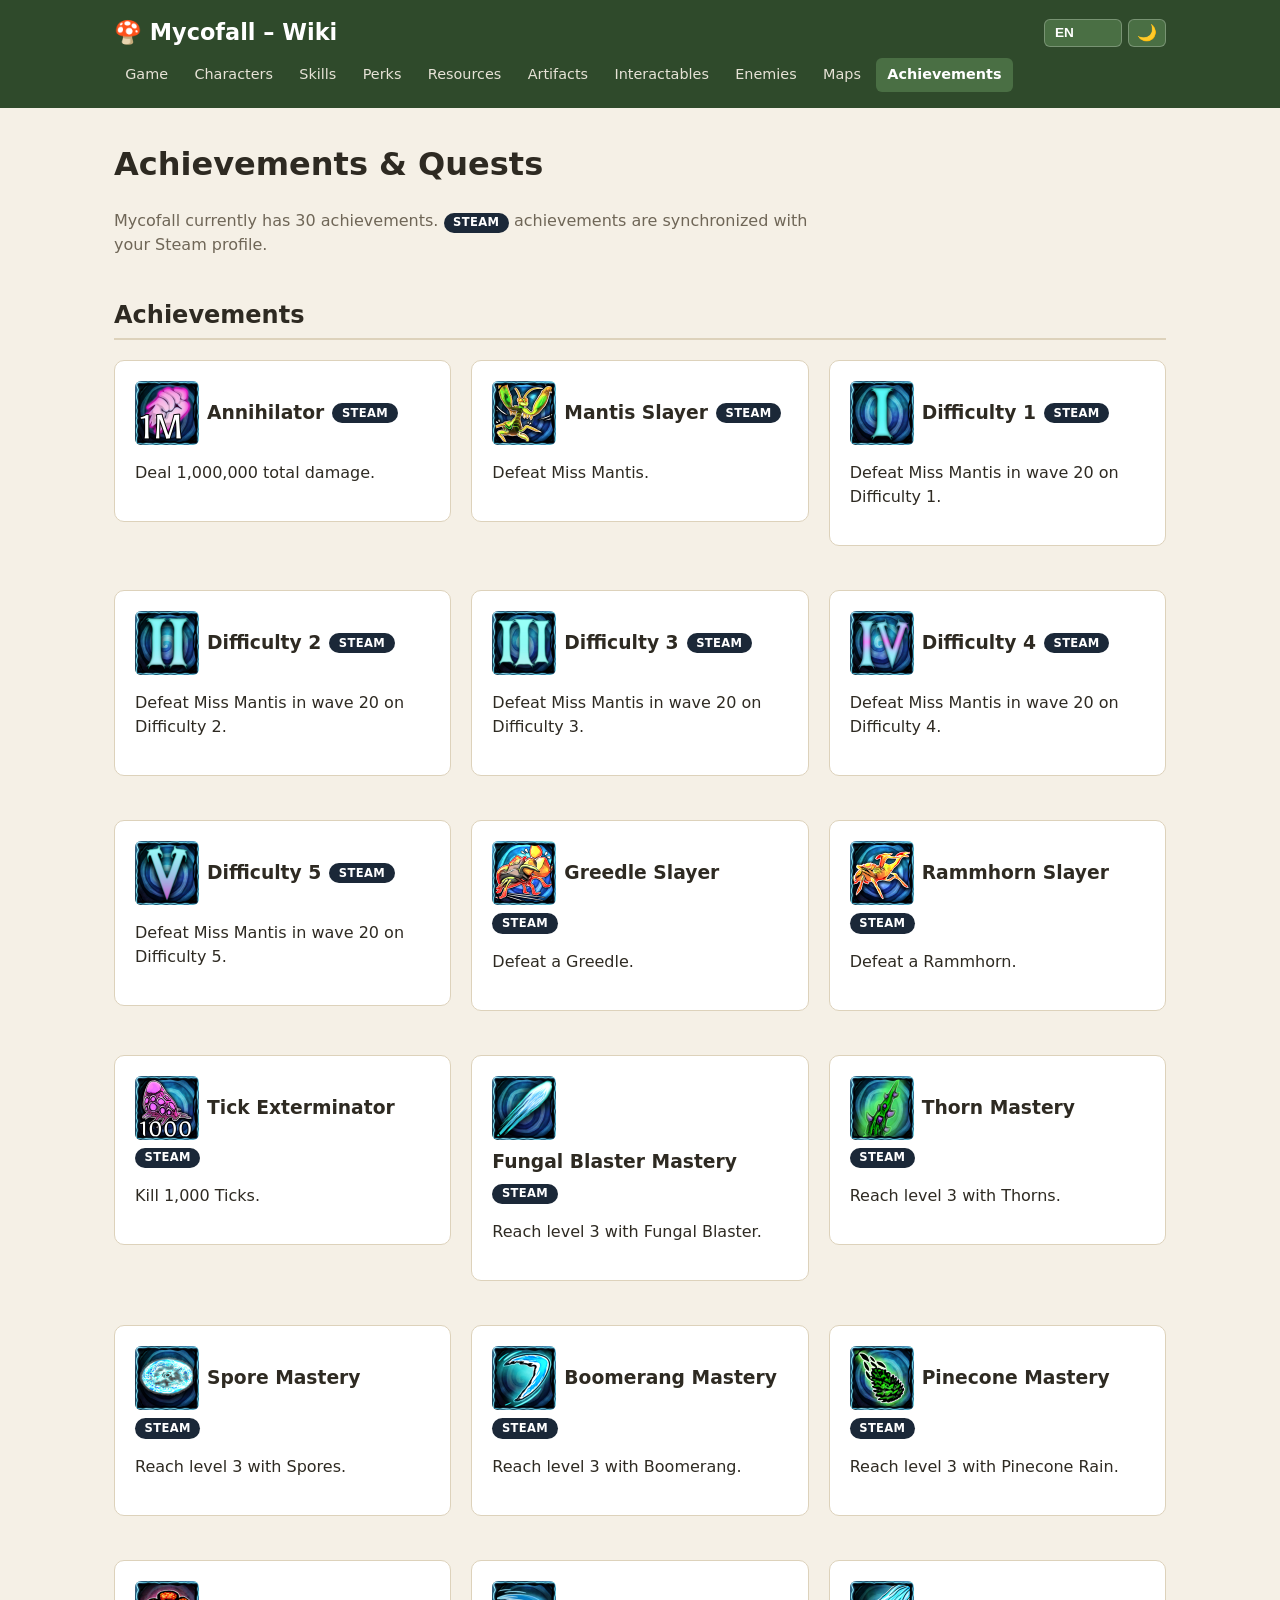
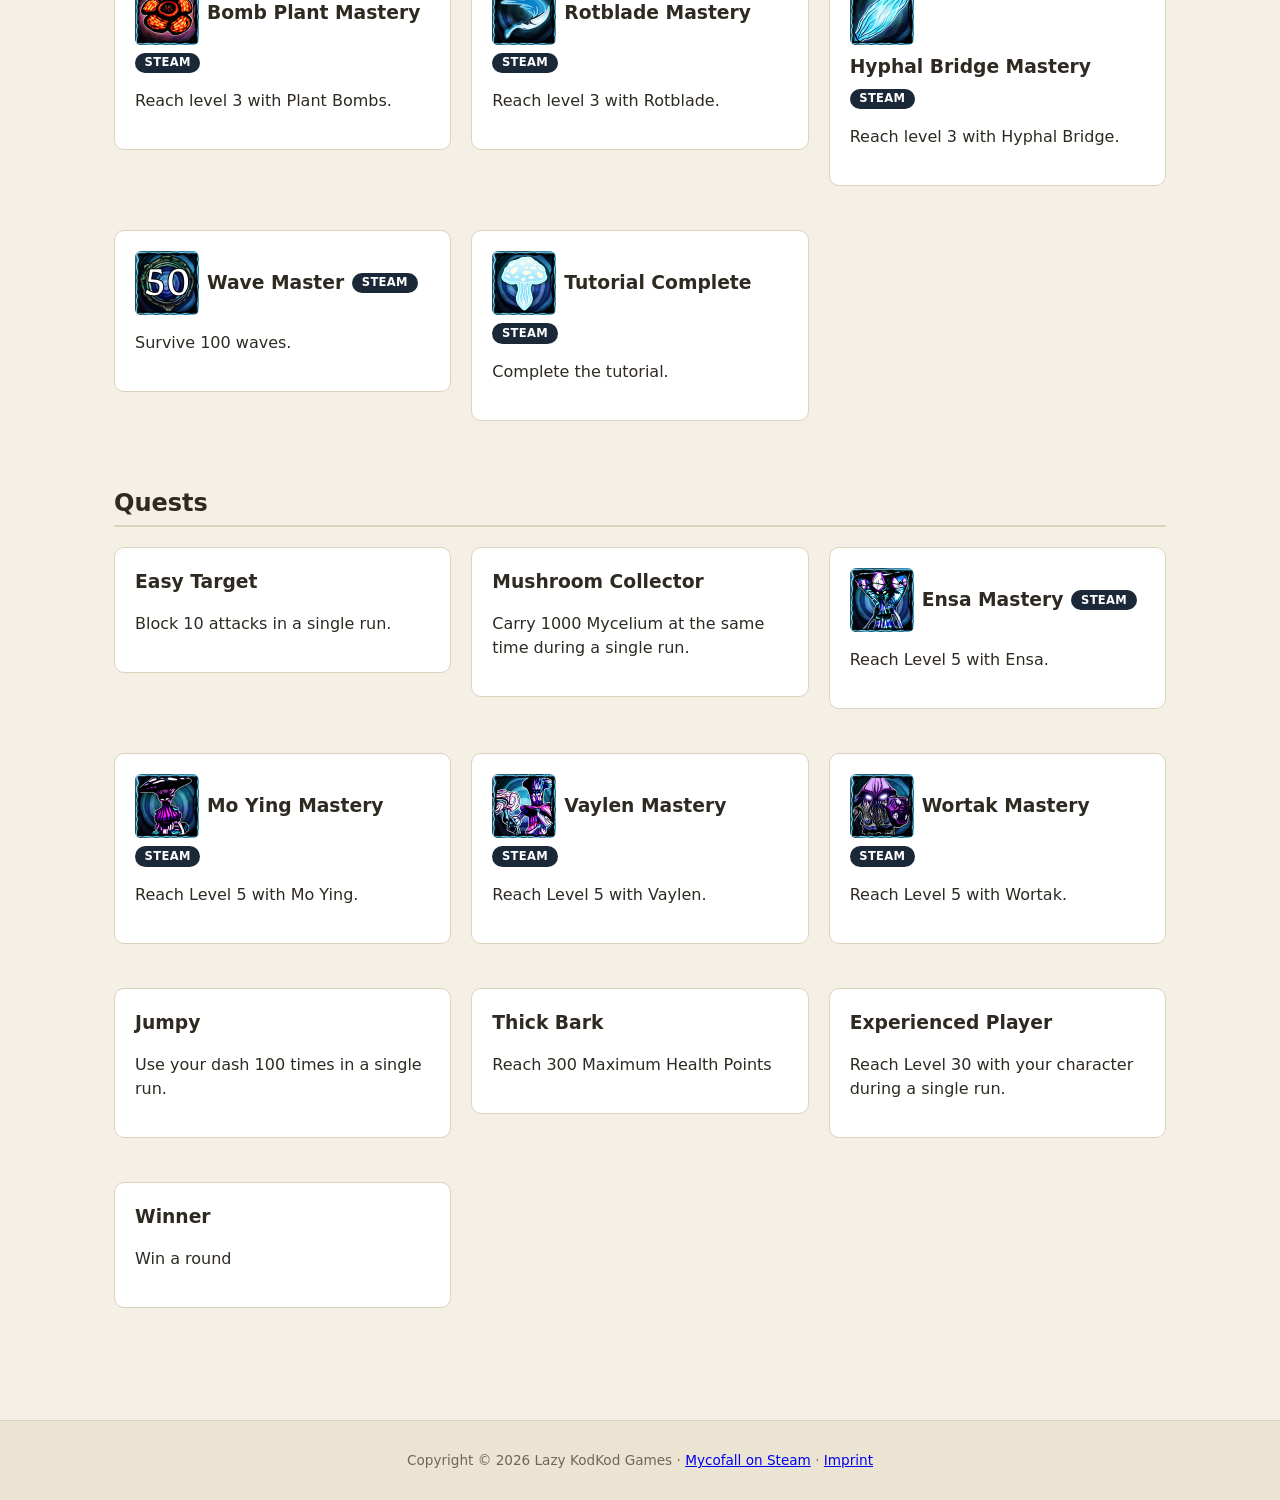
==== commit cb207efd: "Updated wiki" ====
--- a/achievements.html
+++ b/achievements.html
@@ -13,7 +13,7 @@
   <main>
     <h1>Achievements &amp; Quests</h1>
     <p class="intro">
-      Mycofall currently has 31 achievements.
+      Mycofall currently has 30 achievements.
       <span class="badge badge-steam">Steam</span> achievements are synchronized with your Steam profile.
     </p>
     <div class="section">
@@ -22,10 +22,6 @@
         <div class="artifact-card">
           <h3><img class="icon-img icon-md" src="icons/achievements/damage-overall.png" alt="" loading="lazy" onerror="this.onerror=null;this.src='icons/placeholder.svg'"><span data-i18n="Achievements:DAMAGE_OVERALL.title">Annihilator</span> <span class="badge badge-steam">Steam</span></h3>
           <p><span data-i18n="Achievements:DAMAGE_OVERALL.desc">Deal 1,000,000 total damage.</span></p>
-        </div>
-        <div class="artifact-card">
-          <h3><img class="icon-img icon-md" src="icons/achievements/demo-veteran.png" alt="" loading="lazy" onerror="this.onerror=null;this.src='icons/placeholder.svg'"><span data-i18n="Achievements:DEMO_VETERAN.title">Mantis Slayer</span> <span class="badge badge-steam">Steam</span></h3>
-          <p><span data-i18n="Achievements:DEMO_VETERAN.desc">Defeat Miss Mantis.</span></p>
         </div>
         <div class="artifact-card">
           <h3><img class="icon-img icon-md" src="icons/achievements/demo-veteran.png" alt="" loading="lazy" onerror="this.onerror=null;this.src='icons/placeholder.svg'"><span data-i18n="Achievements:DEMO_VETERAN.title">Mantis Slayer</span> <span class="badge badge-steam">Steam</span></h3>
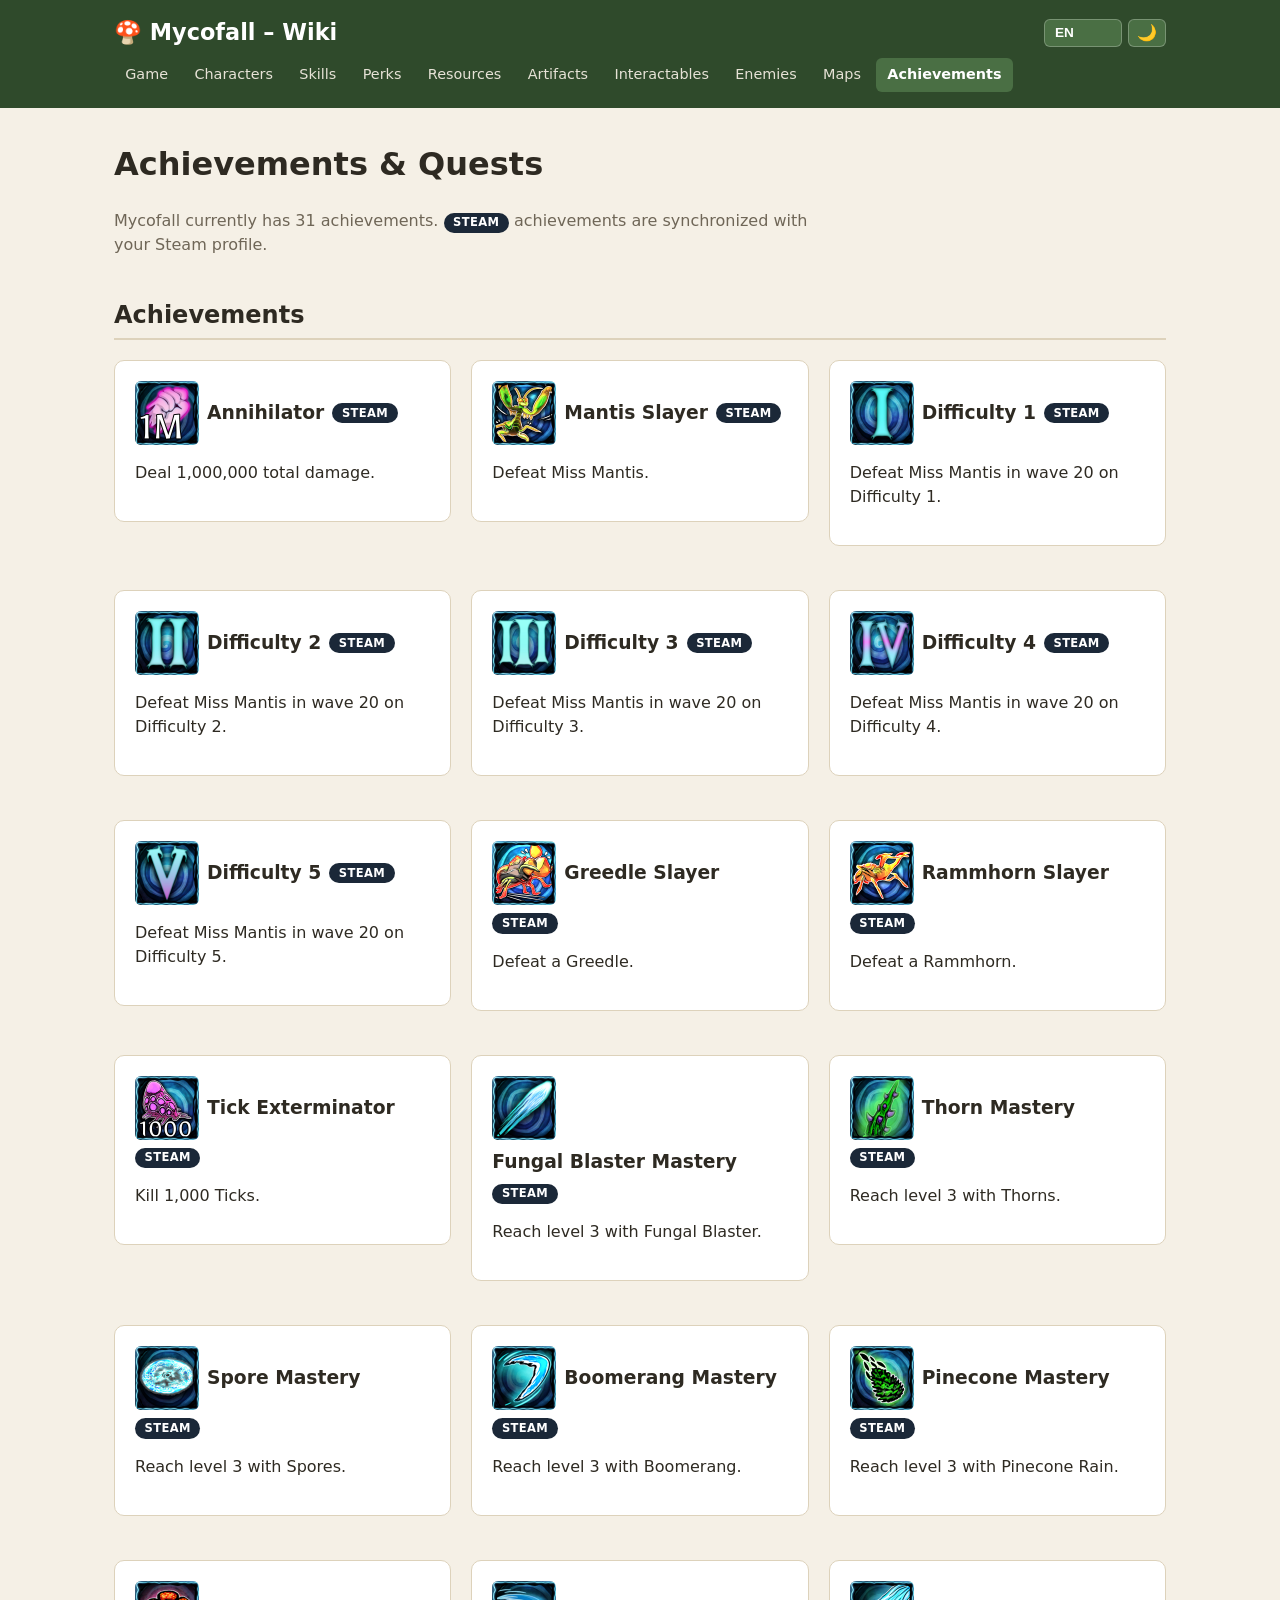
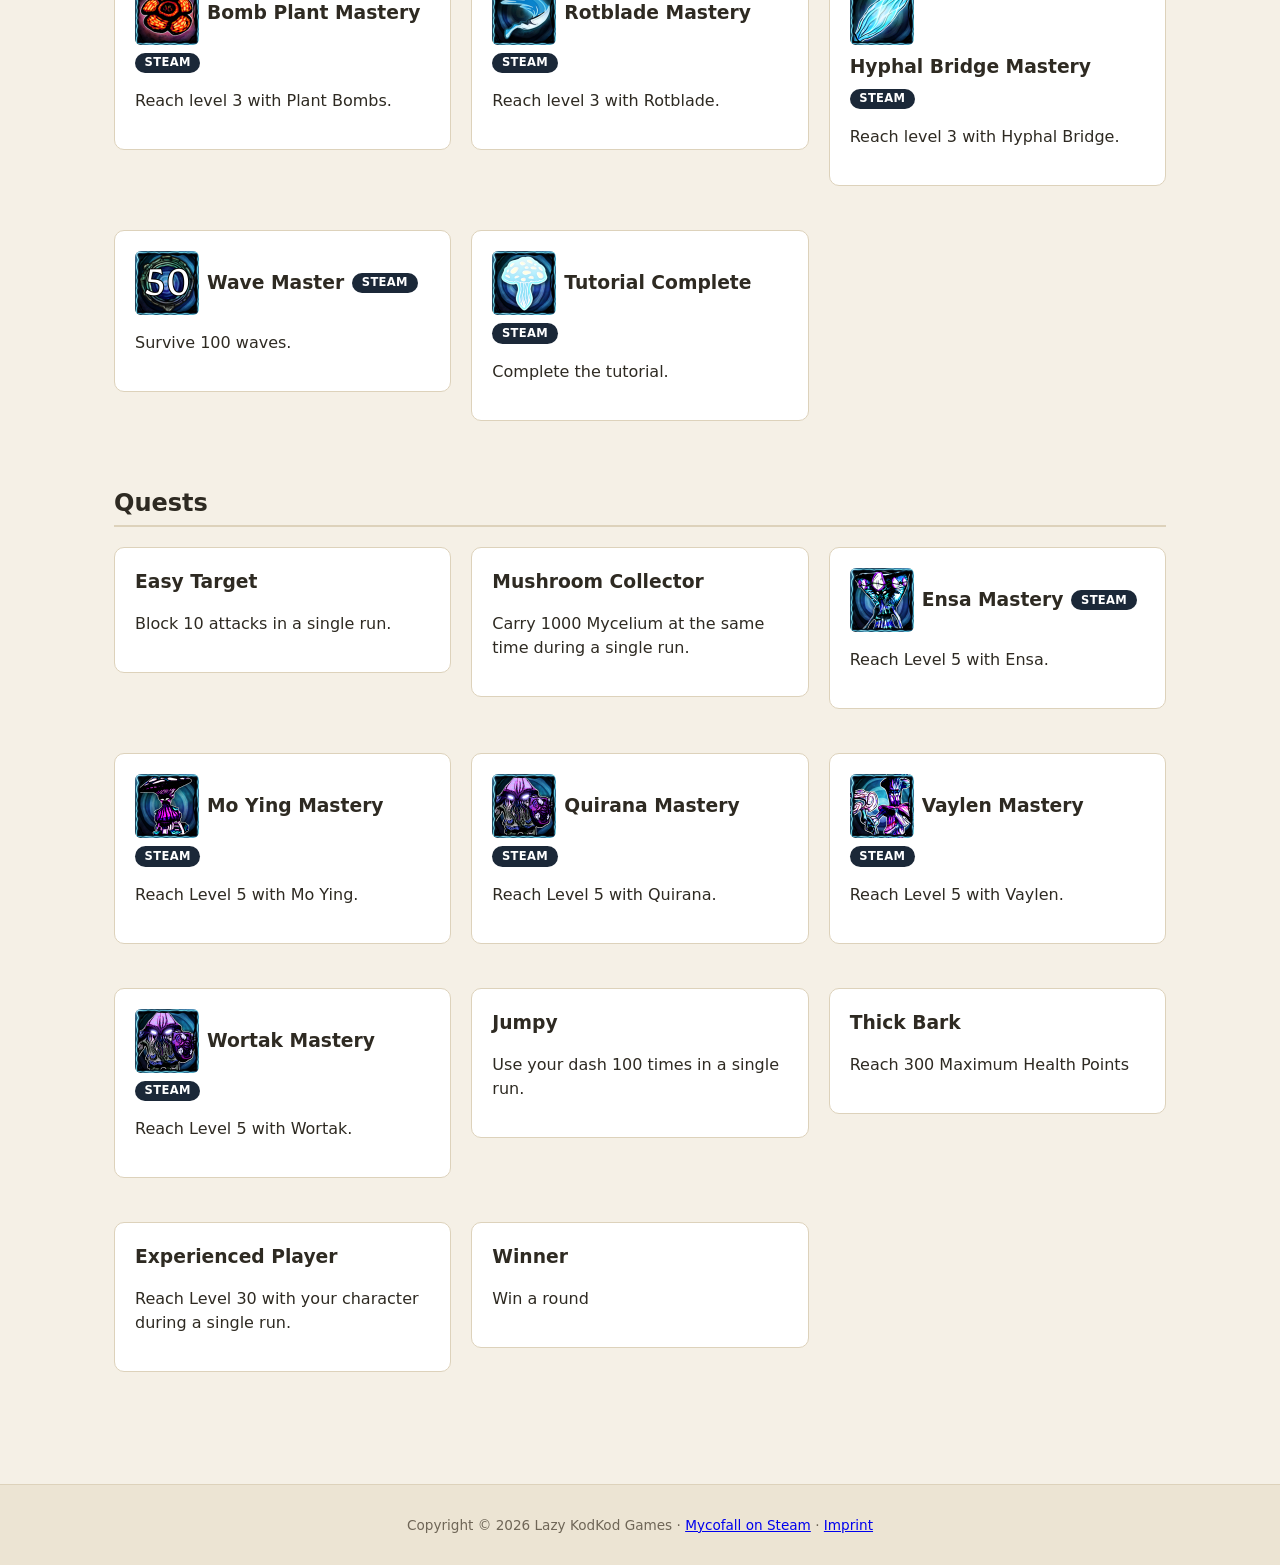
==== commit 02963e7f: "Add Quirana, her mastery quest and the Heal Buster artifact - characters.html: Quirana with all five" ====
--- a/achievements.html
+++ b/achievements.html
@@ -13,7 +13,7 @@
   <main>
     <h1>Achievements &amp; Quests</h1>
     <p class="intro">
-      Mycofall currently has 30 achievements.
+      Mycofall currently has 31 achievements.
       <span class="badge badge-steam">Steam</span> achievements are synchronized with your Steam profile.
     </p>
     <div class="section">
@@ -121,6 +121,10 @@
           <p><span data-i18n="Quests:CHARACTER_LEVEL_MO_YING.desc">Reach Level 5 with Mo Ying.</span></p>
         </div>
         <div class="artifact-card">
+          <h3><img class="icon-img icon-md" src="icons/achievements/character-level-quirana.png" alt="" loading="lazy" onerror="this.onerror=null;this.src='icons/placeholder.svg'"><span data-i18n="Quests:CHARACTER_LEVEL_QUIRANA.title">Quirana Mastery</span> <span class="badge badge-steam">Steam</span></h3>
+          <p><span data-i18n="Quests:CHARACTER_LEVEL_QUIRANA.desc">Reach Level 5 with Quirana.</span></p>
+        </div>
+        <div class="artifact-card">
           <h3><img class="icon-img icon-md" src="icons/achievements/character-level-vaylen.png" alt="" loading="lazy" onerror="this.onerror=null;this.src='icons/placeholder.svg'"><span data-i18n="Quests:CHARACTER_LEVEL_VAYLEN.title">Vaylen Mastery</span> <span class="badge badge-steam">Steam</span></h3>
           <p><span data-i18n="Quests:CHARACTER_LEVEL_VAYLEN.desc">Reach Level 5 with Vaylen.</span></p>
         </div>
--- a/css/style.css
+++ b/css/style.css
@@ -517,6 +517,14 @@
   object-fit: cover;
 }
 
+.control-diagram {
+  display: block;
+  width: 100%;
+  max-width: 260px;
+  height: auto;
+  margin: 0 auto 0.75rem;
+}
+
 .icon-unique {
   box-shadow: 0 0 0 2px var(--rarity-legendary);
 }
